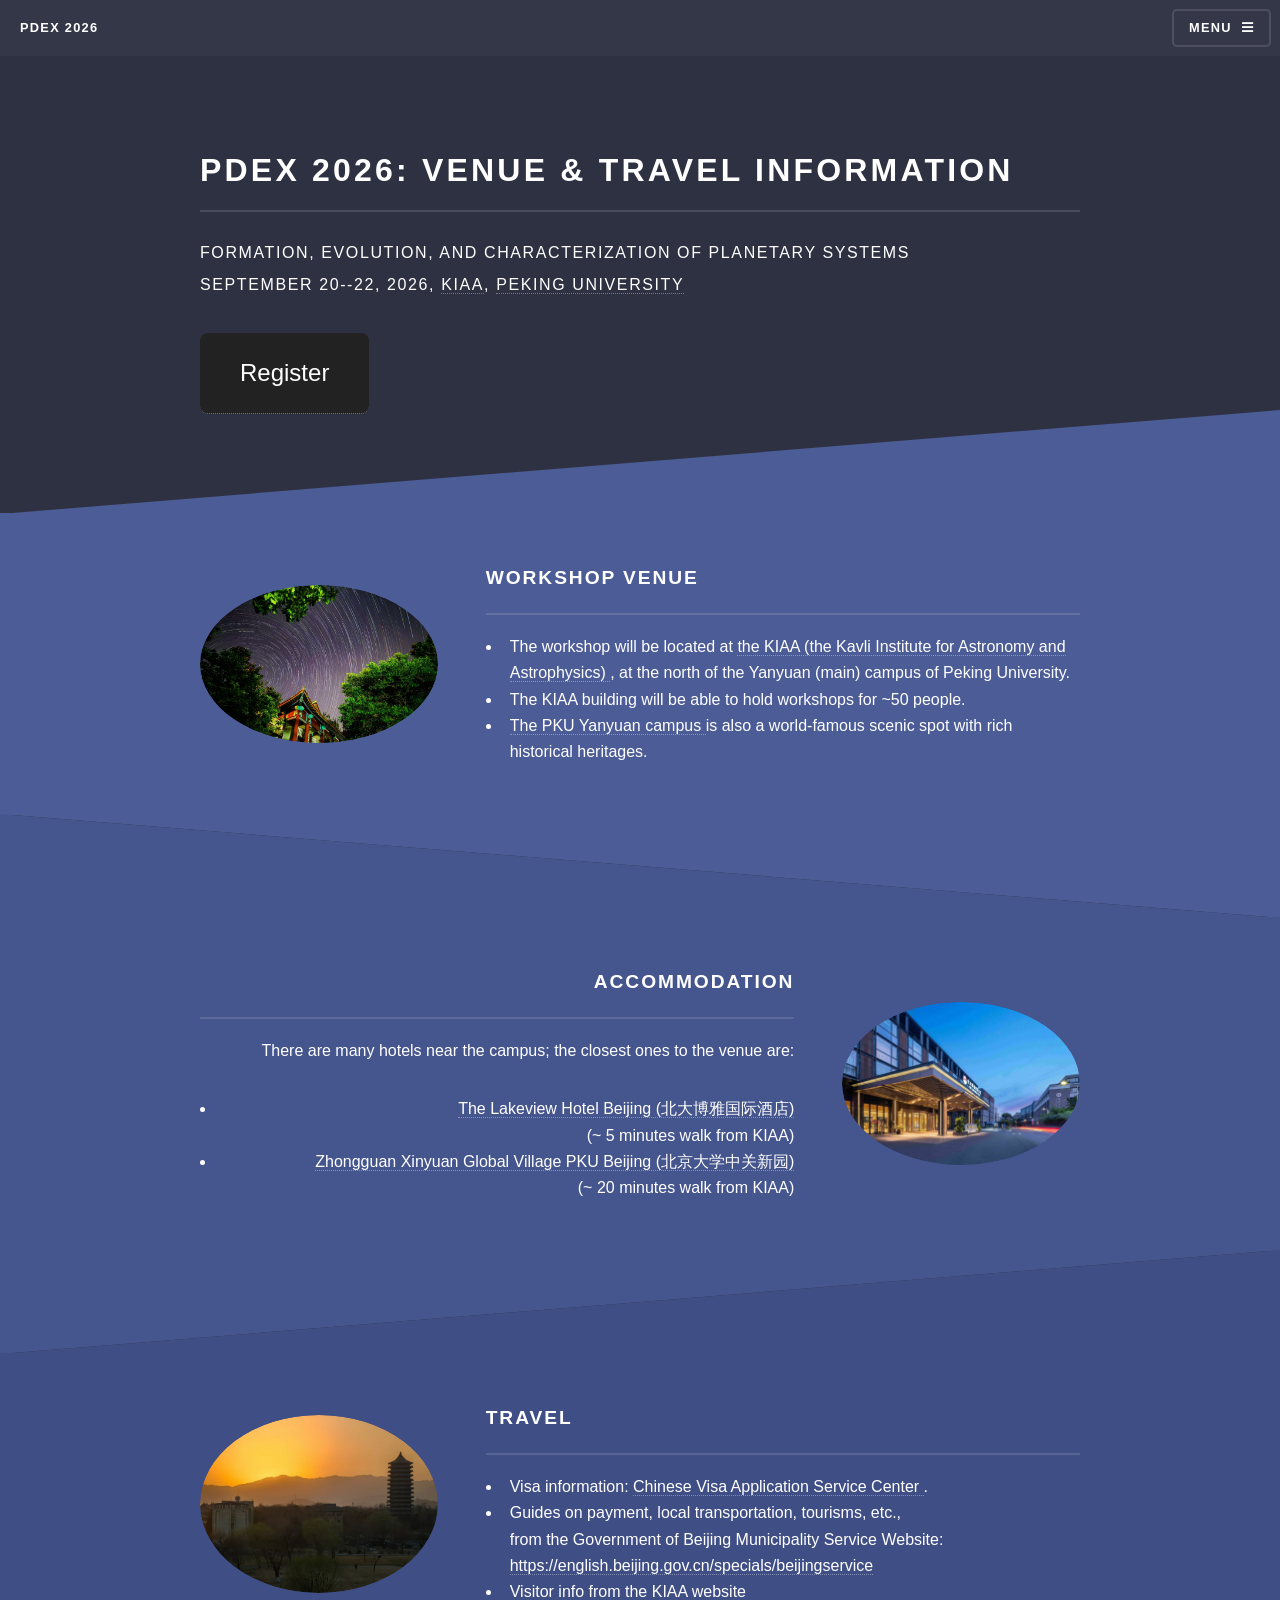
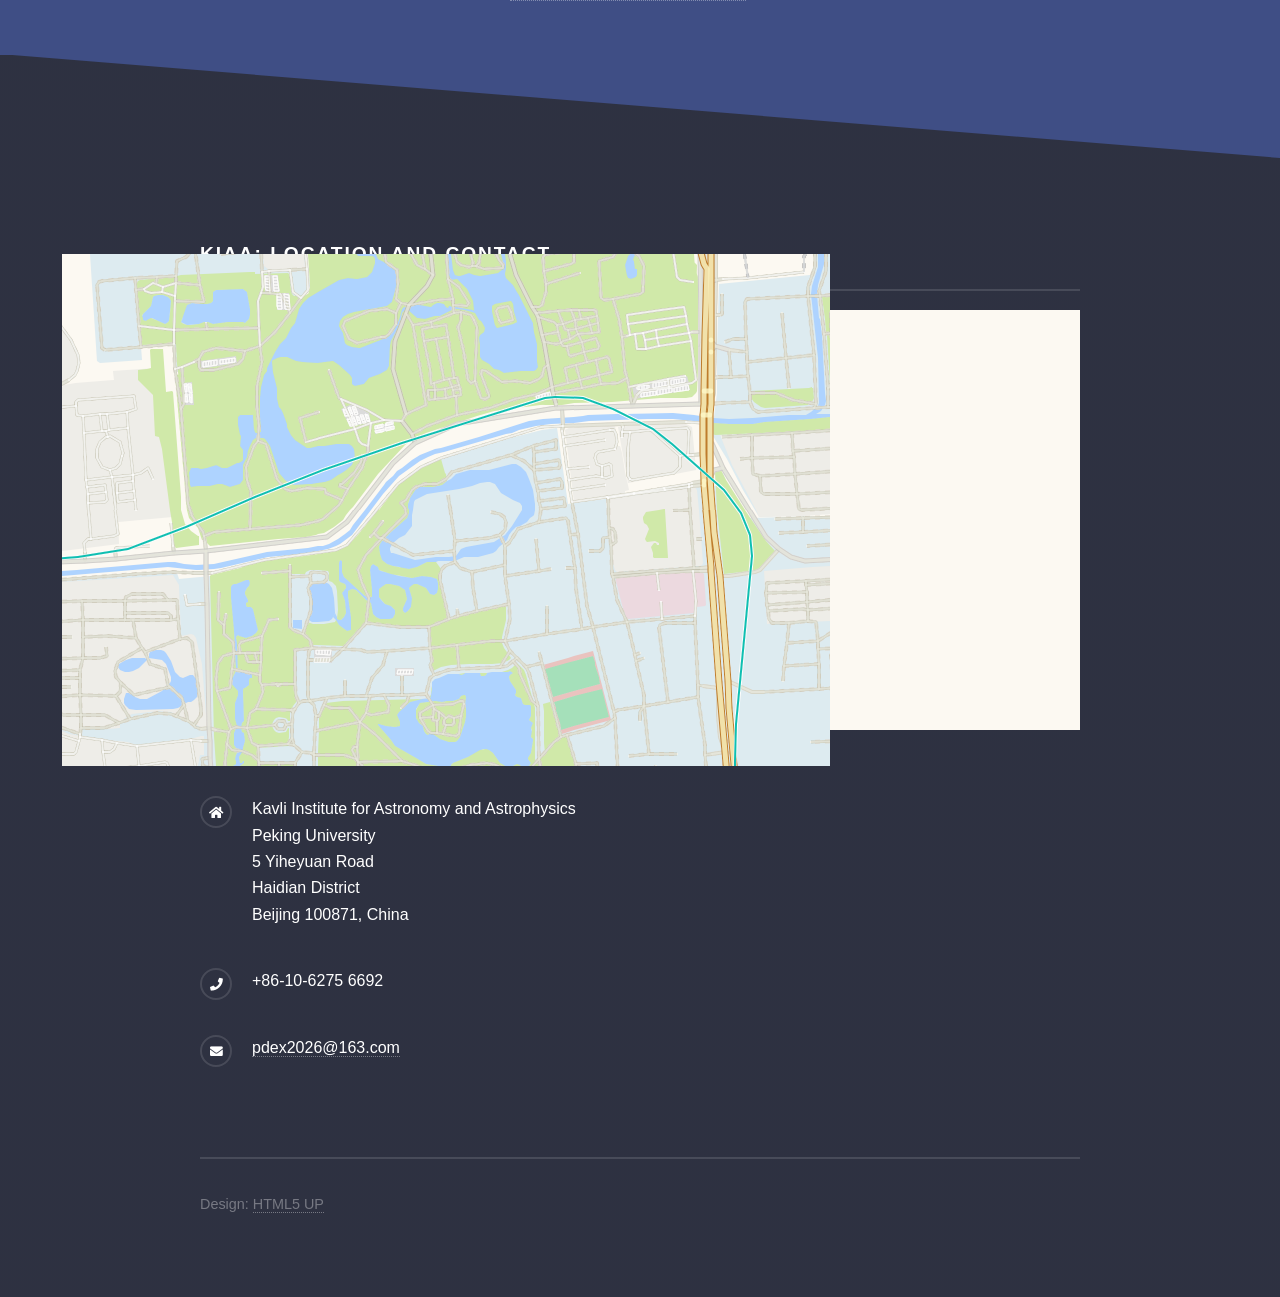
==== accommodation.html @ 3fd9feda "Added venues" ====
<!DOCTYPE HTML>
<!--
	Solid State by HTML5 UP
	html5up.net | @ajlkn
	Free for personal and commercial use under the CCA 3.0 license (html5up.net/license)
  -->
<html>
  <head>
	<title>Venue & Travel Information</title>
	<meta charset="utf-8" />
	<meta name="viewport" content="width=device-width, initial-scale=1, user-scalable=no" />
	<link rel="stylesheet" href="assets/css/main.css" />
	<noscript><link rel="stylesheet" href="assets/css/noscript.css" /></noscript>
  </head>
          <style>
            .large-btn {
                display: inline-block; /* Essential for padding and width */
                padding: 20px 40px;    /* Increases size */
                font-size: 24px;       /* Increases text size */
                background-color: #222222;
                color: white;
                text-decoration: none; /* Removes underline */
                border-radius: 8px;    /* Rounded corners */
                text-align: center;
                transition: background-color 0.3s;
            }
            .large-btn:hover {
                background-color: #444444;
            }
          </style>
  
  <body class="is-preload">

	<!-- Page Wrapper -->
	<div id="page-wrapper">

	  <!-- Header -->
	  <header id="header">
		<h1><a href="index.html">PDEx 2026</a></h1>
		<nav>
		  <a href="#menu">Menu</a>
		</nav>
	  </header>

	  <!-- Menu -->
	  <nav id="menu">
		<div class="inner">
		  <h2>Menu</h2>
		  <ul class="links">
			<li><a href="index.html">Home</a></li>
			<li><a href="accommodation.html">Venue & Travel</a></li>
            <li><a href="https://www.wjx.top/vm/evf9Jf3.aspx">Register</a></li>
		  </ul>
		  <a href="#" class="close">Close</a>
		</div>
	  </nav>

	  <!-- Wrapper -->
	  <section id="wrapper">
		<header>
		  <div class="inner">
			<h2>PDEx 2026: Venue & Travel Information</h2>
	        <p>Formation, Evolution, and Characterization of Planetary Systems <br>
            September 20--22, 2026, <a href="https://kiaa.pku.edu.cn/">KIAA</a>,
            <a href="https://english.pku.edu.cn"> Peking University</a>              
            </p>
          <a href="https://www.wjx.top/vm/evf9Jf3.aspx" class="large-btn">Register</a>                      
		  </div>
		</header>

		<!-- One -->
		<section id="one" class="wrapper spotlight style1">
		  <div class="inner">
            <a href="https://kiaa.pku.edu.cn/" class="image">
              <img src="images/kiaa_startrack.jpg" alt="KIAA Night View" /></a>
			<div class="content">
	    	  <h2 class="major">Workshop Venue</h2>
              <ul>
                <li>The workshop will be located
                  at <a href="https://kiaa.pku.edu.cn/">
                    the KIAA (the Kavli Institute for Astronomy
                    and Astrophysics) </a>, at the north of the
                  Yanyuan (main) campus of Peking University.
                </li>
                <li>
                  The KIAA building will be able to hold workshops for
                  ~50 people.
                </li>
                <li>
                  <a href="https://english.pku.edu.cn/map.html">
                    The PKU Yanyuan campus </a> is also a
                  world-famous scenic spot with rich
                  historical heritages.
                </li>
              </ul>
            </div>
		  </div>
		</section>

		<!-- Two -->
		<section id="two" class="wrapper alt spotlight style2">
		  <div class="inner">
	        <a href="https://en.thelakeviewbeijing.cn/" class="image">
              <img src="images/lakeview.jpg" alt="PKU Lakeview Hotel" /></a>            
			<div class="content">
	          <h2 class="major">Accommodation</h2>
              <p>There are many hotels near the campus;
                the closest ones to the venue are:</p>
              <ul>
                <li><a href="https://en.thelakeviewbeijing.cn/" target="_blank" rel="noopener noreferrer">
                    The Lakeview Hotel Beijing (北大博雅国际酒店)</a> <br>
                  (~ 5 minutes walk from KIAA)
                </li>
                <li><a href="http://www.globalvillagepku.com/" target="_blank" rel="noopener noreferrer">
                    Zhongguan Xinyuan Global Village PKU Beijing (北京大学中关新园)</a> <br>
                  (~ 20 minutes walk from KIAA)
                </li>
              </ul>

			</div>
		  </div>
		</section>

		<!-- Three -->
		<section id="three" class="wrapper spotlight style3">
		  <div class="inner">
			<a href="https://english.beijing.gov.cn/specials/beijingservice" class="image">
              <img src="images/pku_sunset.jpg" alt="" /></a>
			<div class="content">
              <h2 class="major">Travel</h2>
              <ul>
                <li>Visa information: <a href="https://www.visaforchina.cn/">
                    Chinese Visa Application Service Center </a>.
                </li>
                <li>
                  Guides on payment, local transportation, tourisms, etc., <br>
                  from the Government of Beijing Municipality
                  Service Website: <br>
                  <a href="https://english.beijing.gov.cn/specials/beijingservice">
                    https://english.beijing.gov.cn/specials/beijingservice
                  </a>
                </li>
                <li>
                  <a href="https://kiaa.pku.edu.cn/" target="_blank" rel="noopener noreferrer">
                    Visitor info from the KIAA website</a>
                </li>
              </ul>
			</div>
		  </div>
        </section>
      </section>

	  <section id="footer">
		<div class="inner">        
		  <h2 class="major">KIAA: Location and Contact</h2>


        <style>
          /* body { margin: 0; font: 1px/1.5 "Microsoft YaHei", "Helvetica Neue", "Sans-Serif"; min-height: 960px; min-width: 600px; } */
          .my-map { margin: 0 auto; width: 400px; height: 420px; } .my-map .icon { background: url(//a.amap.com/lbs-dev-yuntu/static/web/image/tools/creater/marker.png) no-repeat; } .my-map .icon-cir { height: 31px; width: 28px; } .my-map .icon-cir-red { background-position: -11px -5px; } .my-map .icon-cir { height: 31px; width: 28px; } .my-map .icon-cir-red { background-position: -11px -5px; }
          .amap-container{height: 100%;}
          .myinfowindow{width: 240px;min-height: 50px;}
          .myinfowindow h5{ height: 20px; line-height: 20px; overflow: hidden; font-size: 16px; font-weight: bold; width: 220px; text-overflow: ellipsis; word-break: break-all; white-space: nowrap; }
          .myinfowindow div{ margin-top: 10px; min-height: 40px; line-height: 20px; font-size: 16px; color: #6f6f6f; }
        </style>
        <style type="text/css">.amap-container{cursor:url(https://webapi.amap.com/theme/v1.3/openhand.cur),default;}.amap-drag{cursor:url(https://webapi.amap.com/theme/v1.3/closedhand.cur),default;}</style>
            
<div id="wrap" class="my-map">
  <div id="mapContainer" style="position: relative; background: rgb(252, 249, 242); cursor: pointer;" class="amap-container"><object style="display: block; position: absolute; top: 0; left: 0; height: 100%; width: 100%; overflow: hidden; pointer-events: none; z-index: -1;" type="text/html" data="amap_files/%E6%97%A0%E6%A0%87%E9%A2%98.html"></object><div class="amap-maps"><div class="amap-drags" style=""><div class="amap-layers" style="transform: translateZ(0px);"><div class="amap-layer" style="position: absolute; z-index: 0; top: 160px; left: 300px;"><img src="amap_files/appmaptile_004.png" style="position: absolute; top: 40px; left: 74px; width: 256px; height: 256px; z-index: 16;"><img src="amap_files/appmaptile.png" style="position: absolute; top: -216px; left: 74px; width: 256px; height: 256px; z-index: 16;"><img src="amap_files/appmaptile_003.png" style="position: absolute; top: 40px; left: -182px; width: 256px; height: 256px; z-index: 16;"><img src="amap_files/appmaptile_005.png" style="position: absolute; top: -216px; left: -182px; width: 256px; height: 256px; z-index: 16;"><img src="amap_files/appmaptile_002.png" style="position: absolute; top: 40px; left: -438px; width: 256px; height: 256px; z-index: 16;"><img src="amap_files/appmaptile_006.png" style="position: absolute; top: -216px; left: -438px; width: 256px; height: 256px; z-index: 16;"></div><div class="amap-layer" style="position: absolute; z-index: 0; top: 160px; left: 300px;"></div><div class="amap-layer amap-roadnet" style="position: absolute; z-index: 2; top: 160px; left: 300px;"><img src="amap_files/appmaptile_010.png" style="position: absolute; top: 40px; left: 74px; width: 256px; height: 256px; z-index: 16;"><img src="amap_files/appmaptile_007.png" style="position: absolute; top: -216px; left: 74px; width: 256px; height: 256px; z-index: 16;"><img src="amap_files/appmaptile_011.png" style="position: absolute; top: 40px; left: -182px; width: 256px; height: 256px; z-index: 16;"><img src="amap_files/appmaptile_009.png" style="position: absolute; top: -216px; left: -182px; width: 256px; height: 256px; z-index: 16;"><img src="amap_files/appmaptile_012.png" style="position: absolute; top: 40px; left: -438px; width: 256px; height: 256px; z-index: 16;"><img src="amap_files/appmaptile_008.png" style="position: absolute; top: -216px; left: -438px; width: 256px; height: 256px; z-index: 16;"></div><div class="amap-markers" style="position: absolute; z-index: 120; top: 160px; left: 300px;"><div class="amap-marker" style="top: -31px; left: -9px; z-index: 3; transform: rotate(0deg); transform-origin: 9px 31px 0px; display: block;"><div class="amap-marker-content" style="opacity: 1;" title="未命名标注"><div class="icon icon-cir icon-cir-red"></div></div></div><div class="amap-marker" style="top: -31px; left: -9px; z-index: 3; transform: rotate(0deg); transform-origin: 9px 31px 0px; display: block;"><div class="amap-marker-content" style="opacity: 1;" title="KIAA PKU"><div class="icon icon-cir icon-cir-red"></div></div></div></div><canvas class="amap-layer" width="1200" height="640" style="position: absolute; z-index: 1; height: 320px; width: 600px; top: 0px; left: 0px;"></canvas><canvas class="amap-labels" draggable="false" style="position: absolute; z-index: 99; height: 320px; width: 600px; top: 0px; left: 0px;" width="1200" height="640"></canvas></div><div class="amap-overlays" style=""></div></div></div><div style="display: none;"></div><div class="amap-controls"><div class="amap-toolbar" style="left: 10px; top: 10px; visibility: visible;"><div class="amap-pancontrol" style="position: relative; display: block;"><div class="amap-pan-left"></div><div class="amap-pan-top"></div><div class="amap-pan-right"></div><div class="amap-pan-bottom"></div></div><div class="amap-locate" style="position: relative; left: 17px; display: none;"></div><div class="amap-zoomcontrol" style="position: relative; left: 14px;"><div class="amap-zoom-plus"></div><div class="amap-zoom-ruler" style="display: block;"><div class="amap-zoom-mask" style="height: 18px;"></div><div class="amap-zoom-cursor" style="top: 18px;"></div><div class="amap-zoom-labels"><div class="amap-zoom-label-street"></div><div class="amap-zoom-label-city"></div><div class="amap-zoom-label-province"></div><div class="amap-zoom-label-country"></div></div></div><div class="amap-zoom-minus"></div></div></div><div class="amap-scalecontrol" style="left: 2px; bottom: 20px; visibility: visible;"><div class="amap-scale-text" style="width: 117.299px;">200 米</div><div class="amap-scale-line"><div class="amap-scale-edgeleft"></div><div class="amap-scale-edgeright" style="left: 110.299px;"></div><div class="amap-scale-middle" style="width: 109.299px;"></div></div></div></div><a class="amap-logo"><img src="amap_files/logo@2x.png"></a><div class="amap-copyright" style="display: none;"><!--v1.3.28--> © 2026 AutoNavi <span class="amap-mcode">- GS(2019)6379号</span></div></div>
</div>
<script src="amap_files/maps"></script>
<script>
  !function(){
      var infoWindow, map, level = 18,
          center = {lng: 116.31079, lat: 39.99919},
          features = [{"icon":"cir","color":"red","name":"KIAA PKU","desc":"Kavli Institute of Peking University","lnglat":{"Q":39.99919044715628,"R":116.31078964188691,"lng":116.31079,"lat":39.99919},"offset":{"x":-9,"y":-31},"type":"Marker"}];
      
      function loadFeatures(){
          for(var feature, data, i = 0, len = features.length, j, jl, path; i < len; i++){
              data = features[i];
              switch(data.type){
              case "Marker":
                  feature = new AMap.Marker({ map: map, position: new AMap.LngLat(data.lnglat.lng, data.lnglat.lat),
                                              zIndex: 3, extData: data, offset: new AMap.Pixel(data.offset.x, data.offset.y), title: data.name,
                                              content: '<div class="icon icon-' + data.icon + ' icon-'+ data.icon +'-' + data.color +'"></div>' });
                  break;
              case "Polyline":
                  for(j = 0, jl = data.path.length, path = []; j < jl; j++){
					  path.push(new AMap.LngLat(data.path[j].lng, data.path[j].lat));
				  }
                  feature = new AMap.Polyline({ map: map, path: path, extData: data, zIndex: 2,
                                                strokeWeight: data.strokeWeight, strokeColor: data.strokeColor, strokeOpacity: data.strokeOpacity });
                  break;
              case "Polygon":
                  for(j = 0, jl = data.path.length, path = []; j < jl; j++){
                      path.push(new AMap.LngLat(data.path[j].lng, data.path[j].lat));
                  }
                  feature = new AMap.Polygon({ map: map, path: path, extData: data, zIndex: 1,
                                               strokeWeight: data.strokeWeight, strokeColor: data.strokeColor, strokeOpacity: data.strokeOpacity,
                                               fillColor: data.fillColor, fillOpacity: data.fillOpacity });
                  break;
              default: feature = null;
              }
              if(feature){ AMap.event.addListener(feature, "click", mapFeatureClick); }
          }
      }
      
      function mapFeatureClick(e){
          if(!infoWindow){ infoWindow = new AMap.InfoWindow({autoMove: true,isCustom: false}); }
          var extData = e.target.getExtData();
          infoWindow.setContent("<div class='myinfowindow'><h5>" + extData.name + "</h5><div>" + extData.desc + "</div></div>");
          infoWindow.open(map, e.lnglat);
      }
      
      map = new AMap.Map("mapContainer", {center: new AMap.LngLat(center.lng, center.lat), level: level, keyboardEnable:true, dragEnable:true, scrollWheel:true, doubleClickZoom:true});
      
      loadFeatures();
      
      map.on('complete', function(){
          map.plugin(["AMap.ToolBar", "AMap.OverView", "AMap.Scale"], function(){
              map.addControl(new AMap.ToolBar({ruler: true, direction: true, locate: false})); map.addControl(new AMap.OverView({isOpen: true})); map.addControl(new AMap.Scale);
          });	
      })
      
  }();
  </script>
        
<ul class="contact">
  <br>
  <li class="icon solid fa-home">
    Kavli Institute for Astronomy and Astrophysics <br>
    Peking University <br>
    5 Yiheyuan Road <br>
    Haidian District <br>
    Beijing 100871, China 
  </li>
  <li class="icon solid fa-phone">+86-10-6275 6692</li>
  <li class="icon solid fa-envelope"><a href="mailto:pdex2026@163.com">pdex2026@163.com</a></li>    
  <!-- <li class="icon brands fa-twitter"><a href="#">twitter.com/untitled-tld</a></li> -->
  <!-- <li class="icon brands fa-facebook-f"><a href="#">facebook.com/untitled-tld</a></li> -->
  <!-- <li class="icon brands fa-instagram"><a href="#">instagram.com/untitled-tld</a></li> -->
</ul>
<ul class="copyright">
  <li>Design: <a href="http://html5up.net">HTML5 UP</a></li>
</ul>
        </div>
      </section>
    </div>

    <!-- Scripts -->
    <script src="assets/js/jquery.min.js"></script>
    <script src="assets/js/jquery.scrollex.min.js"></script>
    <script src="assets/js/browser.min.js"></script>
    <script src="assets/js/breakpoints.min.js"></script>
    <script src="assets/js/util.js"></script>
    <script src="assets/js/main.js"></script>

  </body>
</html>
---- assets/css/main.css ----
@import url(fontawesome-all.min.css);
/* @import url("https://fonts.googleapis.com/css?family=Raleway:200,700|Source+Sans+Pro:300,600,300italic,600italic"); */

/*
	Solid State by HTML5 UP
	html5up.net | @ajlkn
	Free for personal and commercial use under the CCA 3.0 license (html5up.net/license)
*/

html, body, div, span, applet, object,
iframe, h1, h2, h3, h4, h5, h6, p, blockquote,
pre, a, abbr, acronym, address, big, cite,
code, del, dfn, em, img, ins, kbd, q, s, samp,
small, strike, strong, sub, sup, tt, var, b,
u, i, center, dl, dt, dd, ol, ul, li, fieldset,
form, label, legend, table, caption, tbody,
tfoot, thead, tr, th, td, article, aside,
canvas, details, embed, figure, figcaption,
footer, header, hgroup, menu, nav, output, ruby,
section, summary, time, mark, audio, video {
	margin: 0;
	padding: 0;
	border: 0;
	font-size: 100%;
	font: inherit;
	vertical-align: baseline;}

article, aside, details, figcaption, figure,
footer, header, hgroup, menu, nav, section {
	display: block;}

body {
	line-height: 1;
}

ol, ul {
	list-style: none;
}

blockquote, q {
	quotes: none;
}

	blockquote:before, blockquote:after, q:before, q:after {
		content: '';
		content: none;
	}

table {
	border-collapse: collapse;
	border-spacing: 0;
}

body {
	-webkit-text-size-adjust: none;
}

mark {
	background-color: transparent;
	color: inherit;
}

input::-moz-focus-inner {
	border: 0;
	padding: 0;
}

input, select, textarea {
	-moz-appearance: none;
	-webkit-appearance: none;
	-ms-appearance: none;
	appearance: none;
}

/* Basic */

	@-ms-viewport {
		width: device-width;
	}

	body {
		-ms-overflow-style: scrollbar;
	}

	@media screen and (max-width: 480px) {

		html, body {
			min-width: 320px;
		}

	}

	html {
		box-sizing: border-box;
	}

	*, *:before, *:after {
		box-sizing: inherit;
	}

	body {
		background-color: #2e3141;
		background-image: linear-gradient(to top, rgba(46, 49, 65, 0.8), rgba(46, 49, 65, 0.8)), url("../../images/bg.png");
		background-size: auto, cover;
		background-attachment: fixed, fixed;
		background-position: center, center;
	}

		body.is-preload *, body.is-preload *:before, body.is-preload *:after {
			-moz-animation: none !important;
			-webkit-animation: none !important;
			-ms-animation: none !important;
			animation: none !important;
			-moz-transition: none !important;
			-webkit-transition: none !important;
			-ms-transition: none !important;
			transition: none !important;
		}

/* Type */

	body, input, select, textarea {
		color: #ffffff;
		font-family: "Source Sans Pro", Helvetica, sans-serif;
		font-size: 16.5pt;
		font-weight: 300;
		line-height: 1.65;
	}

		@media screen and (max-width: 1680px) {

			body, input, select, textarea {
				font-size: 13pt;
			}

		}

		@media screen and (max-width: 1280px) {

			body, input, select, textarea {
				font-size: 12pt;
			}

		}

		@media screen and (max-width: 980px) {

			body, input, select, textarea {
				font-size: 12pt;
			}

		}

		@media screen and (max-width: 736px) {

			body, input, select, textarea {
				font-size: 12pt;
			}

		}

		@media screen and (max-width: 480px) {

			body, input, select, textarea {
				font-size: 12pt;
			}

		}

	a {
		-moz-transition: color 0.2s ease-in-out, border-bottom-color 0.2s ease-in-out;
		-webkit-transition: color 0.2s ease-in-out, border-bottom-color 0.2s ease-in-out;
		-ms-transition: color 0.2s ease-in-out, border-bottom-color 0.2s ease-in-out;
		transition: color 0.2s ease-in-out, border-bottom-color 0.2s ease-in-out;
		border-bottom: dotted 1px rgba(255, 255, 255, 0.35);
		color: #ffffff;
		text-decoration: none;
	}

	a:hover {
		border-bottom-color: transparent;
		color: #ffffff !important;
	}

    a.large-btn-block {
        display: block;
        width: 100%;
        padding: 15px 0;
        font-size: 20px;
        /* Other styles same as above */
    }

	a.special:not(.button) {
		text-decoration: none;
		border-bottom: 0;
		display: block;
		font-family:  Helvetica, sans-serif;
		font-size: 0.8em;
		font-weight: 700;
		letter-spacing: 0.1em;
		margin: 0 0 2em 0;
		text-transform: uppercase;
	}

	a.special:not(.button):before {
		-moz-osx-font-smoothing: grayscale;
		-webkit-font-smoothing: antialiased;
		display: inline-block;
		font-style: normal;
		font-variant: normal;
		text-rendering: auto;
		line-height: 1;
		text-transform: none !important;
		font-family: 'Font Awesome 5 Free';
		font-weight: 900;
	}

	a.special:not(.button):before {
		-moz-transition: background-color 0.2s ease-in-out;
		-webkit-transition: background-color 0.2s ease-in-out;
		-ms-transition: background-color 0.2s ease-in-out;
		transition: background-color 0.2s ease-in-out;
		border-radius: 100%;
		border: solid 2px rgba(255, 255, 255, 0.125);
		content: '\f105';
		display: inline-block;
		font-size: 1.25em;
		height: 2em;
		line-height: 1.75em;
		margin-right: 0.85em;
		text-align: center;
		text-indent: 0.15em;
		vertical-align: middle;
		width: 2em;
	}

	a.special:not(.button):hover:before {
		background-color: rgba(255, 255, 255, 0.025);
	}

	a.special:not(.button):active:before {
		background-color: rgba(255, 255, 255, 0.075);
	}


	strong, b {
		color: #ffffff;
		font-weight: 600;
	}

	em, i {
		font-style: italic;
	}

	p {
		margin: 0 0 2em 0;
	}

	h1, h2, h3, h4, h5, h6 {
		color: #ffffff;
		font-family:  Helvetica, sans-serif;
		font-weight: 700;
		letter-spacing: 0.1em;
		margin: 0 0 1em 0;
		text-transform: uppercase;
	}

		h1 a, h2 a, h3 a, h4 a, h5 a, h6 a {
			color: inherit;
			text-decoration: none;
			border-bottom: 0;
		}

		h1 span, h2 span, h3 span, h4 span, h5 span, h6 span {
			font-weight: 200;
		}

		h1.major, h2.major, h3.major, h4.major, h5.major, h6.major {
			padding-bottom: 1em;
			border-bottom: solid 2px rgba(255, 255, 255, 0.125);
		}

	h2 {
		font-size: 1.2em;
	}

	h3 {
		font-size: 0.9em;
	}

	h4 {
		font-size: 0.7em;
	}

	h5 {
		font-size: 0.7em;
	}

	h6 {
		font-size: 0.7em;
	}

	@media screen and (max-width: 736px) {

		h2 {
			font-size: 1em;
		}

		h3 {
			font-size: 0.8em;
		}

	}

	sub {
		font-size: 0.8em;
		position: relative;
		top: 0.5em;
	}

	sup {
		font-size: 0.8em;
		position: relative;
		top: -0.5em;
	}

	blockquote {
		border-left: solid 4px rgba(255, 255, 255, 0.125);
		font-style: italic;
		margin: 0 0 2em 0;
		padding: 0.5em 0 0.5em 2em;
	}

	code {
		background: rgba(255, 255, 255, 0.025);
		border-radius: 5px;
		border: solid 2px rgba(255, 255, 255, 0.125);
		font-family: "Courier New", monospace;
		font-size: 0.9em;
		margin: 0 0.25em;
		padding: 0.25em 0.65em;
	}

	pre {
		-webkit-overflow-scrolling: touch;
		font-family: "Courier New", monospace;
		font-size: 0.9em;
		margin: 0 0 2em 0;
	}

		pre code {
			display: block;
			line-height: 1.75em;
			padding: 1em 1.5em;
			overflow-x: auto;
		}

	hr {
		border: 0;
		border-bottom: solid 2px rgba(255, 255, 255, 0.125);
		margin: 2.5em 0;
	}

		hr.major {
			margin: 4em 0;
		}

	.align-left {
		text-align: left;
	}

	.align-center {
		text-align: center;
	}

	.align-right {
		text-align: right;
	}

/* Row */

	.row {
		display: flex;
		flex-wrap: wrap;
		box-sizing: border-box;
		align-items: stretch;
	}

		.row > * {
			box-sizing: border-box;
		}

		.row.gtr-uniform > * > :last-child {
			margin-bottom: 0;
		}

		.row.aln-left {
			justify-content: flex-start;
		}

		.row.aln-center {
			justify-content: center;
		}

		.row.aln-right {
			justify-content: flex-end;
		}

		.row.aln-top {
			align-items: flex-start;
		}

		.row.aln-middle {
			align-items: center;
		}

		.row.aln-bottom {
			align-items: flex-end;
		}

		.row > .imp {
			order: -1;
		}

		.row > .col-1 {
			width: 8.33333%;
		}

		.row > .off-1 {
			margin-left: 8.33333%;
		}

		.row > .col-2 {
			width: 16.66667%;
		}

		.row > .off-2 {
			margin-left: 16.66667%;
		}

		.row > .col-3 {
			width: 25%;
		}

		.row > .off-3 {
			margin-left: 25%;
		}

		.row > .col-4 {
			width: 33.33333%;
		}

		.row > .off-4 {
			margin-left: 33.33333%;
		}

		.row > .col-5 {
			width: 41.66667%;
		}

		.row > .off-5 {
			margin-left: 41.66667%;
		}

		.row > .col-6 {
			width: 50%;
		}

		.row > .off-6 {
			margin-left: 50%;
		}

		.row > .col-7 {
			width: 58.33333%;
		}

		.row > .off-7 {
			margin-left: 58.33333%;
		}

		.row > .col-8 {
			width: 66.66667%;
		}

		.row > .off-8 {
			margin-left: 66.66667%;
		}

		.row > .col-9 {
			width: 75%;
		}

		.row > .off-9 {
			margin-left: 75%;
		}

		.row > .col-10 {
			width: 83.33333%;
		}

		.row > .off-10 {
			margin-left: 83.33333%;
		}

		.row > .col-11 {
			width: 91.66667%;
		}

		.row > .off-11 {
			margin-left: 91.66667%;
		}

		.row > .col-12 {
			width: 100%;
		}

		.row > .off-12 {
			margin-left: 100%;
		}

		.row.gtr-0 {
			margin-top: 0;
			margin-left: 0em;
		}

			.row.gtr-0 > * {
				padding: 0 0 0 0em;
			}

			.row.gtr-0.gtr-uniform {
				margin-top: 0em;
			}

				.row.gtr-0.gtr-uniform > * {
					padding-top: 0em;
				}

		.row.gtr-25 {
			margin-top: 0;
			margin-left: -0.4375em;
		}

			.row.gtr-25 > * {
				padding: 0 0 0 0.4375em;
			}

			.row.gtr-25.gtr-uniform {
				margin-top: -0.4375em;
			}

				.row.gtr-25.gtr-uniform > * {
					padding-top: 0.4375em;
				}

		.row.gtr-50 {
			margin-top: 0;
			margin-left: -0.875em;
		}

			.row.gtr-50 > * {
				padding: 0 0 0 0.875em;
			}

			.row.gtr-50.gtr-uniform {
				margin-top: -0.875em;
			}

				.row.gtr-50.gtr-uniform > * {
					padding-top: 0.875em;
				}

		.row {
			margin-top: 0;
			margin-left: -1.75em;
		}

			.row > * {
				padding: 0 0 0 1.75em;
			}

			.row.gtr-uniform {
				margin-top: -1.75em;
			}

				.row.gtr-uniform > * {
					padding-top: 1.75em;
				}

		.row.gtr-150 {
			margin-top: 0;
			margin-left: -2.625em;
		}

			.row.gtr-150 > * {
				padding: 0 0 0 2.625em;
			}

			.row.gtr-150.gtr-uniform {
				margin-top: -2.625em;
			}

				.row.gtr-150.gtr-uniform > * {
					padding-top: 2.625em;
				}

		.row.gtr-200 {
			margin-top: 0;
			margin-left: -3.5em;
		}

			.row.gtr-200 > * {
				padding: 0 0 0 3.5em;
			}

			.row.gtr-200.gtr-uniform {
				margin-top: -3.5em;
			}

				.row.gtr-200.gtr-uniform > * {
					padding-top: 3.5em;
				}

		@media screen and (max-width: 1680px) {

			.row {
				display: flex;
				flex-wrap: wrap;
				box-sizing: border-box;
				align-items: stretch;
			}

				.row > * {
					box-sizing: border-box;
				}

				.row.gtr-uniform > * > :last-child {
					margin-bottom: 0;
				}

				.row.aln-left {
					justify-content: flex-start;
				}

				.row.aln-center {
					justify-content: center;
				}

				.row.aln-right {
					justify-content: flex-end;
				}

				.row.aln-top {
					align-items: flex-start;
				}

				.row.aln-middle {
					align-items: center;
				}

				.row.aln-bottom {
					align-items: flex-end;
				}

				.row > .imp-xlarge {
					order: -1;
				}

				.row > .col-1-xlarge {
					width: 8.33333%;
				}

				.row > .off-1-xlarge {
					margin-left: 8.33333%;
				}

				.row > .col-2-xlarge {
					width: 16.66667%;
				}

				.row > .off-2-xlarge {
					margin-left: 16.66667%;
				}

				.row > .col-3-xlarge {
					width: 25%;
				}

				.row > .off-3-xlarge {
					margin-left: 25%;
				}

				.row > .col-4-xlarge {
					width: 33.33333%;
				}

				.row > .off-4-xlarge {
					margin-left: 33.33333%;
				}

				.row > .col-5-xlarge {
					width: 41.66667%;
				}

				.row > .off-5-xlarge {
					margin-left: 41.66667%;
				}

				.row > .col-6-xlarge {
					width: 50%;
				}

				.row > .off-6-xlarge {
					margin-left: 50%;
				}

				.row > .col-7-xlarge {
					width: 58.33333%;
				}

				.row > .off-7-xlarge {
					margin-left: 58.33333%;
				}

				.row > .col-8-xlarge {
					width: 66.66667%;
				}

				.row > .off-8-xlarge {
					margin-left: 66.66667%;
				}

				.row > .col-9-xlarge {
					width: 75%;
				}

				.row > .off-9-xlarge {
					margin-left: 75%;
				}

				.row > .col-10-xlarge {
					width: 83.33333%;
				}

				.row > .off-10-xlarge {
					margin-left: 83.33333%;
				}

				.row > .col-11-xlarge {
					width: 91.66667%;
				}

				.row > .off-11-xlarge {
					margin-left: 91.66667%;
				}

				.row > .col-12-xlarge {
					width: 100%;
				}

				.row > .off-12-xlarge {
					margin-left: 100%;
				}

				.row.gtr-0 {
					margin-top: 0;
					margin-left: 0em;
				}

					.row.gtr-0 > * {
						padding: 0 0 0 0em;
					}

					.row.gtr-0.gtr-uniform {
						margin-top: 0em;
					}

						.row.gtr-0.gtr-uniform > * {
							padding-top: 0em;
						}

				.row.gtr-25 {
					margin-top: 0;
					margin-left: -0.4375em;
				}

					.row.gtr-25 > * {
						padding: 0 0 0 0.4375em;
					}

					.row.gtr-25.gtr-uniform {
						margin-top: -0.4375em;
					}

						.row.gtr-25.gtr-uniform > * {
							padding-top: 0.4375em;
						}

				.row.gtr-50 {
					margin-top: 0;
					margin-left: -0.875em;
				}

					.row.gtr-50 > * {
						padding: 0 0 0 0.875em;
					}

					.row.gtr-50.gtr-uniform {
						margin-top: -0.875em;
					}

						.row.gtr-50.gtr-uniform > * {
							padding-top: 0.875em;
						}

				.row {
					margin-top: 0;
					margin-left: -1.75em;
				}

					.row > * {
						padding: 0 0 0 1.75em;
					}

					.row.gtr-uniform {
						margin-top: -1.75em;
					}

						.row.gtr-uniform > * {
							padding-top: 1.75em;
						}

				.row.gtr-150 {
					margin-top: 0;
					margin-left: -2.625em;
				}

					.row.gtr-150 > * {
						padding: 0 0 0 2.625em;
					}

					.row.gtr-150.gtr-uniform {
						margin-top: -2.625em;
					}

						.row.gtr-150.gtr-uniform > * {
							padding-top: 2.625em;
						}

				.row.gtr-200 {
					margin-top: 0;
					margin-left: -3.5em;
				}

					.row.gtr-200 > * {
						padding: 0 0 0 3.5em;
					}

					.row.gtr-200.gtr-uniform {
						margin-top: -3.5em;
					}

						.row.gtr-200.gtr-uniform > * {
							padding-top: 3.5em;
						}

		}

		@media screen and (max-width: 1280px) {

			.row {
				display: flex;
				flex-wrap: wrap;
				box-sizing: border-box;
				align-items: stretch;
			}

				.row > * {
					box-sizing: border-box;
				}

				.row.gtr-uniform > * > :last-child {
					margin-bottom: 0;
				}

				.row.aln-left {
					justify-content: flex-start;
				}

				.row.aln-center {
					justify-content: center;
				}

				.row.aln-right {
					justify-content: flex-end;
				}

				.row.aln-top {
					align-items: flex-start;
				}

				.row.aln-middle {
					align-items: center;
				}

				.row.aln-bottom {
					align-items: flex-end;
				}

				.row > .imp-large {
					order: -1;
				}

				.row > .col-1-large {
					width: 8.33333%;
				}

				.row > .off-1-large {
					margin-left: 8.33333%;
				}

				.row > .col-2-large {
					width: 16.66667%;
				}

				.row > .off-2-large {
					margin-left: 16.66667%;
				}

				.row > .col-3-large {
					width: 25%;
				}

				.row > .off-3-large {
					margin-left: 25%;
				}

				.row > .col-4-large {
					width: 33.33333%;
				}

				.row > .off-4-large {
					margin-left: 33.33333%;
				}

				.row > .col-5-large {
					width: 41.66667%;
				}

				.row > .off-5-large {
					margin-left: 41.66667%;
				}

				.row > .col-6-large {
					width: 50%;
				}

				.row > .off-6-large {
					margin-left: 50%;
				}

				.row > .col-7-large {
					width: 58.33333%;
				}

				.row > .off-7-large {
					margin-left: 58.33333%;
				}

				.row > .col-8-large {
					width: 66.66667%;
				}

				.row > .off-8-large {
					margin-left: 66.66667%;
				}

				.row > .col-9-large {
					width: 75%;
				}

				.row > .off-9-large {
					margin-left: 75%;
				}

				.row > .col-10-large {
					width: 83.33333%;
				}

				.row > .off-10-large {
					margin-left: 83.33333%;
				}

				.row > .col-11-large {
					width: 91.66667%;
				}

				.row > .off-11-large {
					margin-left: 91.66667%;
				}

				.row > .col-12-large {
					width: 100%;
				}

				.row > .off-12-large {
					margin-left: 100%;
				}

				.row.gtr-0 {
					margin-top: 0;
					margin-left: 0em;
				}

					.row.gtr-0 > * {
						padding: 0 0 0 0em;
					}

					.row.gtr-0.gtr-uniform {
						margin-top: 0em;
					}

						.row.gtr-0.gtr-uniform > * {
							padding-top: 0em;
						}

				.row.gtr-25 {
					margin-top: 0;
					margin-left: -0.4375em;
				}

					.row.gtr-25 > * {
						padding: 0 0 0 0.4375em;
					}

					.row.gtr-25.gtr-uniform {
						margin-top: -0.4375em;
					}

						.row.gtr-25.gtr-uniform > * {
							padding-top: 0.4375em;
						}

				.row.gtr-50 {
					margin-top: 0;
					margin-left: -0.875em;
				}

					.row.gtr-50 > * {
						padding: 0 0 0 0.875em;
					}

					.row.gtr-50.gtr-uniform {
						margin-top: -0.875em;
					}

						.row.gtr-50.gtr-uniform > * {
							padding-top: 0.875em;
						}

				.row {
					margin-top: 0;
					margin-left: -1.75em;
				}

					.row > * {
						padding: 0 0 0 1.75em;
					}

					.row.gtr-uniform {
						margin-top: -1.75em;
					}

						.row.gtr-uniform > * {
							padding-top: 1.75em;
						}

				.row.gtr-150 {
					margin-top: 0;
					margin-left: -2.625em;
				}

					.row.gtr-150 > * {
						padding: 0 0 0 2.625em;
					}

					.row.gtr-150.gtr-uniform {
						margin-top: -2.625em;
					}

						.row.gtr-150.gtr-uniform > * {
							padding-top: 2.625em;
						}

				.row.gtr-200 {
					margin-top: 0;
					margin-left: -3.5em;
				}

					.row.gtr-200 > * {
						padding: 0 0 0 3.5em;
					}

					.row.gtr-200.gtr-uniform {
						margin-top: -3.5em;
					}

						.row.gtr-200.gtr-uniform > * {
							padding-top: 3.5em;
						}

		}

		@media screen and (max-width: 980px) {

			.row {
				display: flex;
				flex-wrap: wrap;
				box-sizing: border-box;
				align-items: stretch;
			}

				.row > * {
					box-sizing: border-box;
				}

				.row.gtr-uniform > * > :last-child {
					margin-bottom: 0;
				}

				.row.aln-left {
					justify-content: flex-start;
				}

				.row.aln-center {
					justify-content: center;
				}

				.row.aln-right {
					justify-content: flex-end;
				}

				.row.aln-top {
					align-items: flex-start;
				}

				.row.aln-middle {
					align-items: center;
				}

				.row.aln-bottom {
					align-items: flex-end;
				}

				.row > .imp-medium {
					order: -1;
				}

				.row > .col-1-medium {
					width: 8.33333%;
				}

				.row > .off-1-medium {
					margin-left: 8.33333%;
				}

				.row > .col-2-medium {
					width: 16.66667%;
				}

				.row > .off-2-medium {
					margin-left: 16.66667%;
				}

				.row > .col-3-medium {
					width: 25%;
				}

				.row > .off-3-medium {
					margin-left: 25%;
				}

				.row > .col-4-medium {
					width: 33.33333%;
				}

				.row > .off-4-medium {
					margin-left: 33.33333%;
				}

				.row > .col-5-medium {
					width: 41.66667%;
				}

				.row > .off-5-medium {
					margin-left: 41.66667%;
				}

				.row > .col-6-medium {
					width: 50%;
				}

				.row > .off-6-medium {
					margin-left: 50%;
				}

				.row > .col-7-medium {
					width: 58.33333%;
				}

				.row > .off-7-medium {
					margin-left: 58.33333%;
				}

				.row > .col-8-medium {
					width: 66.66667%;
				}

				.row > .off-8-medium {
					margin-left: 66.66667%;
				}

				.row > .col-9-medium {
					width: 75%;
				}

				.row > .off-9-medium {
					margin-left: 75%;
				}

				.row > .col-10-medium {
					width: 83.33333%;
				}

				.row > .off-10-medium {
					margin-left: 83.33333%;
				}

				.row > .col-11-medium {
					width: 91.66667%;
				}

				.row > .off-11-medium {
					margin-left: 91.66667%;
				}

				.row > .col-12-medium {
					width: 100%;
				}

				.row > .off-12-medium {
					margin-left: 100%;
				}

				.row.gtr-0 {
					margin-top: 0;
					margin-left: 0em;
				}

					.row.gtr-0 > * {
						padding: 0 0 0 0em;
					}

					.row.gtr-0.gtr-uniform {
						margin-top: 0em;
					}

						.row.gtr-0.gtr-uniform > * {
							padding-top: 0em;
						}

				.row.gtr-25 {
					margin-top: 0;
					margin-left: -0.4375em;
				}

					.row.gtr-25 > * {
						padding: 0 0 0 0.4375em;
					}

					.row.gtr-25.gtr-uniform {
						margin-top: -0.4375em;
					}

						.row.gtr-25.gtr-uniform > * {
							padding-top: 0.4375em;
						}

				.row.gtr-50 {
					margin-top: 0;
					margin-left: -0.875em;
				}

					.row.gtr-50 > * {
						padding: 0 0 0 0.875em;
					}

					.row.gtr-50.gtr-uniform {
						margin-top: -0.875em;
					}

						.row.gtr-50.gtr-uniform > * {
							padding-top: 0.875em;
						}

				.row {
					margin-top: 0;
					margin-left: -1.75em;
				}

					.row > * {
						padding: 0 0 0 1.75em;
					}

					.row.gtr-uniform {
						margin-top: -1.75em;
					}

						.row.gtr-uniform > * {
							padding-top: 1.75em;
						}

				.row.gtr-150 {
					margin-top: 0;
					margin-left: -2.625em;
				}

					.row.gtr-150 > * {
						padding: 0 0 0 2.625em;
					}

					.row.gtr-150.gtr-uniform {
						margin-top: -2.625em;
					}

						.row.gtr-150.gtr-uniform > * {
							padding-top: 2.625em;
						}

				.row.gtr-200 {
					margin-top: 0;
					margin-left: -3.5em;
				}

					.row.gtr-200 > * {
						padding: 0 0 0 3.5em;
					}

					.row.gtr-200.gtr-uniform {
						margin-top: -3.5em;
					}

						.row.gtr-200.gtr-uniform > * {
							padding-top: 3.5em;
						}

		}

		@media screen and (max-width: 736px) {

			.row {
				display: flex;
				flex-wrap: wrap;
				box-sizing: border-box;
				align-items: stretch;
			}

				.row > * {
					box-sizing: border-box;
				}

				.row.gtr-uniform > * > :last-child {
					margin-bottom: 0;
				}

				.row.aln-left {
					justify-content: flex-start;
				}

				.row.aln-center {
					justify-content: center;
				}

				.row.aln-right {
					justify-content: flex-end;
				}

				.row.aln-top {
					align-items: flex-start;
				}

				.row.aln-middle {
					align-items: center;
				}

				.row.aln-bottom {
					align-items: flex-end;
				}

				.row > .imp-small {
					order: -1;
				}

				.row > .col-1-small {
					width: 8.33333%;
				}

				.row > .off-1-small {
					margin-left: 8.33333%;
				}

				.row > .col-2-small {
					width: 16.66667%;
				}

				.row > .off-2-small {
					margin-left: 16.66667%;
				}

				.row > .col-3-small {
					width: 25%;
				}

				.row > .off-3-small {
					margin-left: 25%;
				}

				.row > .col-4-small {
					width: 33.33333%;
				}

				.row > .off-4-small {
					margin-left: 33.33333%;
				}

				.row > .col-5-small {
					width: 41.66667%;
				}

				.row > .off-5-small {
					margin-left: 41.66667%;
				}

				.row > .col-6-small {
					width: 50%;
				}

				.row > .off-6-small {
					margin-left: 50%;
				}

				.row > .col-7-small {
					width: 58.33333%;
				}

				.row > .off-7-small {
					margin-left: 58.33333%;
				}

				.row > .col-8-small {
					width: 66.66667%;
				}

				.row > .off-8-small {
					margin-left: 66.66667%;
				}

				.row > .col-9-small {
					width: 75%;
				}

				.row > .off-9-small {
					margin-left: 75%;
				}

				.row > .col-10-small {
					width: 83.33333%;
				}

				.row > .off-10-small {
					margin-left: 83.33333%;
				}

				.row > .col-11-small {
					width: 91.66667%;
				}

				.row > .off-11-small {
					margin-left: 91.66667%;
				}

				.row > .col-12-small {
					width: 100%;
				}

				.row > .off-12-small {
					margin-left: 100%;
				}

				.row.gtr-0 {
					margin-top: 0;
					margin-left: 0em;
				}

					.row.gtr-0 > * {
						padding: 0 0 0 0em;
					}

					.row.gtr-0.gtr-uniform {
						margin-top: 0em;
					}

						.row.gtr-0.gtr-uniform > * {
							padding-top: 0em;
						}

				.row.gtr-25 {
					margin-top: 0;
					margin-left: -0.3125em;
				}

					.row.gtr-25 > * {
						padding: 0 0 0 0.3125em;
					}

					.row.gtr-25.gtr-uniform {
						margin-top: -0.3125em;
					}

						.row.gtr-25.gtr-uniform > * {
							padding-top: 0.3125em;
						}

				.row.gtr-50 {
					margin-top: 0;
					margin-left: -0.625em;
				}

					.row.gtr-50 > * {
						padding: 0 0 0 0.625em;
					}

					.row.gtr-50.gtr-uniform {
						margin-top: -0.625em;
					}

						.row.gtr-50.gtr-uniform > * {
							padding-top: 0.625em;
						}

				.row {
					margin-top: 0;
					margin-left: -1.25em;
				}

					.row > * {
						padding: 0 0 0 1.25em;
					}

					.row.gtr-uniform {
						margin-top: -1.25em;
					}

						.row.gtr-uniform > * {
							padding-top: 1.25em;
						}

				.row.gtr-150 {
					margin-top: 0;
					margin-left: -1.875em;
				}

					.row.gtr-150 > * {
						padding: 0 0 0 1.875em;
					}

					.row.gtr-150.gtr-uniform {
						margin-top: -1.875em;
					}

						.row.gtr-150.gtr-uniform > * {
							padding-top: 1.875em;
						}

				.row.gtr-200 {
					margin-top: 0;
					margin-left: -2.5em;
				}

					.row.gtr-200 > * {
						padding: 0 0 0 2.5em;
					}

					.row.gtr-200.gtr-uniform {
						margin-top: -2.5em;
					}

						.row.gtr-200.gtr-uniform > * {
							padding-top: 2.5em;
						}

		}

		@media screen and (max-width: 480px) {

			.row {
				display: flex;
				flex-wrap: wrap;
				box-sizing: border-box;
				align-items: stretch;
			}

				.row > * {
					box-sizing: border-box;
				}

				.row.gtr-uniform > * > :last-child {
					margin-bottom: 0;
				}

				.row.aln-left {
					justify-content: flex-start;
				}

				.row.aln-center {
					justify-content: center;
				}

				.row.aln-right {
					justify-content: flex-end;
				}

				.row.aln-top {
					align-items: flex-start;
				}

				.row.aln-middle {
					align-items: center;
				}

				.row.aln-bottom {
					align-items: flex-end;
				}

				.row > .imp-xsmall {
					order: -1;
				}

				.row > .col-1-xsmall {
					width: 8.33333%;
				}

				.row > .off-1-xsmall {
					margin-left: 8.33333%;
				}

				.row > .col-2-xsmall {
					width: 16.66667%;
				}

				.row > .off-2-xsmall {
					margin-left: 16.66667%;
				}

				.row > .col-3-xsmall {
					width: 25%;
				}

				.row > .off-3-xsmall {
					margin-left: 25%;
				}

				.row > .col-4-xsmall {
					width: 33.33333%;
				}

				.row > .off-4-xsmall {
					margin-left: 33.33333%;
				}

				.row > .col-5-xsmall {
					width: 41.66667%;
				}

				.row > .off-5-xsmall {
					margin-left: 41.66667%;
				}

				.row > .col-6-xsmall {
					width: 50%;
				}

				.row > .off-6-xsmall {
					margin-left: 50%;
				}

				.row > .col-7-xsmall {
					width: 58.33333%;
				}

				.row > .off-7-xsmall {
					margin-left: 58.33333%;
				}

				.row > .col-8-xsmall {
					width: 66.66667%;
				}

				.row > .off-8-xsmall {
					margin-left: 66.66667%;
				}

				.row > .col-9-xsmall {
					width: 75%;
				}

				.row > .off-9-xsmall {
					margin-left: 75%;
				}

				.row > .col-10-xsmall {
					width: 83.33333%;
				}

				.row > .off-10-xsmall {
					margin-left: 83.33333%;
				}

				.row > .col-11-xsmall {
					width: 91.66667%;
				}

				.row > .off-11-xsmall {
					margin-left: 91.66667%;
				}

				.row > .col-12-xsmall {
					width: 100%;
				}

				.row > .off-12-xsmall {
					margin-left: 100%;
				}

				.row.gtr-0 {
					margin-top: 0;
					margin-left: 0em;
				}

					.row.gtr-0 > * {
						padding: 0 0 0 0em;
					}

					.row.gtr-0.gtr-uniform {
						margin-top: 0em;
					}

						.row.gtr-0.gtr-uniform > * {
							padding-top: 0em;
						}

				.row.gtr-25 {
					margin-top: 0;
					margin-left: -0.3125em;
				}

					.row.gtr-25 > * {
						padding: 0 0 0 0.3125em;
					}

					.row.gtr-25.gtr-uniform {
						margin-top: -0.3125em;
					}

						.row.gtr-25.gtr-uniform > * {
							padding-top: 0.3125em;
						}

				.row.gtr-50 {
					margin-top: 0;
					margin-left: -0.625em;
				}

					.row.gtr-50 > * {
						padding: 0 0 0 0.625em;
					}

					.row.gtr-50.gtr-uniform {
						margin-top: -0.625em;
					}

						.row.gtr-50.gtr-uniform > * {
							padding-top: 0.625em;
						}

				.row {
					margin-top: 0;
					margin-left: -1.25em;
				}

					.row > * {
						padding: 0 0 0 1.25em;
					}

					.row.gtr-uniform {
						margin-top: -1.25em;
					}

						.row.gtr-uniform > * {
							padding-top: 1.25em;
						}

				.row.gtr-150 {
					margin-top: 0;
					margin-left: -1.875em;
				}

					.row.gtr-150 > * {
						padding: 0 0 0 1.875em;
					}

					.row.gtr-150.gtr-uniform {
						margin-top: -1.875em;
					}

						.row.gtr-150.gtr-uniform > * {
							padding-top: 1.875em;
						}

				.row.gtr-200 {
					margin-top: 0;
					margin-left: -2.5em;
				}

					.row.gtr-200 > * {
						padding: 0 0 0 2.5em;
					}

					.row.gtr-200.gtr-uniform {
						margin-top: -2.5em;
					}

						.row.gtr-200.gtr-uniform > * {
							padding-top: 2.5em;
						}

		}

		@media screen and (max-width: 360px) {

			.row {
				display: flex;
				flex-wrap: wrap;
				box-sizing: border-box;
				align-items: stretch;
			}

				.row > * {
					box-sizing: border-box;
				}

				.row.gtr-uniform > * > :last-child {
					margin-bottom: 0;
				}

				.row.aln-left {
					justify-content: flex-start;
				}

				.row.aln-center {
					justify-content: center;
				}

				.row.aln-right {
					justify-content: flex-end;
				}

				.row.aln-top {
					align-items: flex-start;
				}

				.row.aln-middle {
					align-items: center;
				}

				.row.aln-bottom {
					align-items: flex-end;
				}

				.row > .imp-xxsmall {
					order: -1;
				}

				.row > .col-1-xxsmall {
					width: 8.33333%;
				}

				.row > .off-1-xxsmall {
					margin-left: 8.33333%;
				}

				.row > .col-2-xxsmall {
					width: 16.66667%;
				}

				.row > .off-2-xxsmall {
					margin-left: 16.66667%;
				}

				.row > .col-3-xxsmall {
					width: 25%;
				}

				.row > .off-3-xxsmall {
					margin-left: 25%;
				}

				.row > .col-4-xxsmall {
					width: 33.33333%;
				}

				.row > .off-4-xxsmall {
					margin-left: 33.33333%;
				}

				.row > .col-5-xxsmall {
					width: 41.66667%;
				}

				.row > .off-5-xxsmall {
					margin-left: 41.66667%;
				}

				.row > .col-6-xxsmall {
					width: 50%;
				}

				.row > .off-6-xxsmall {
					margin-left: 50%;
				}

				.row > .col-7-xxsmall {
					width: 58.33333%;
				}

				.row > .off-7-xxsmall {
					margin-left: 58.33333%;
				}

				.row > .col-8-xxsmall {
					width: 66.66667%;
				}

				.row > .off-8-xxsmall {
					margin-left: 66.66667%;
				}

				.row > .col-9-xxsmall {
					width: 75%;
				}

				.row > .off-9-xxsmall {
					margin-left: 75%;
				}

				.row > .col-10-xxsmall {
					width: 83.33333%;
				}

				.row > .off-10-xxsmall {
					margin-left: 83.33333%;
				}

				.row > .col-11-xxsmall {
					width: 91.66667%;
				}

				.row > .off-11-xxsmall {
					margin-left: 91.66667%;
				}

				.row > .col-12-xxsmall {
					width: 100%;
				}

				.row > .off-12-xxsmall {
					margin-left: 100%;
				}

				.row.gtr-0 {
					margin-top: 0;
					margin-left: 0em;
				}

					.row.gtr-0 > * {
						padding: 0 0 0 0em;
					}

					.row.gtr-0.gtr-uniform {
						margin-top: 0em;
					}

						.row.gtr-0.gtr-uniform > * {
							padding-top: 0em;
						}

				.row.gtr-25 {
					margin-top: 0;
					margin-left: -0.3125em;
				}

					.row.gtr-25 > * {
						padding: 0 0 0 0.3125em;
					}

					.row.gtr-25.gtr-uniform {
						margin-top: -0.3125em;
					}

						.row.gtr-25.gtr-uniform > * {
							padding-top: 0.3125em;
						}

				.row.gtr-50 {
					margin-top: 0;
					margin-left: -0.625em;
				}

					.row.gtr-50 > * {
						padding: 0 0 0 0.625em;
					}

					.row.gtr-50.gtr-uniform {
						margin-top: -0.625em;
					}

						.row.gtr-50.gtr-uniform > * {
							padding-top: 0.625em;
						}

				.row {
					margin-top: 0;
					margin-left: -1.25em;
				}

					.row > * {
						padding: 0 0 0 1.25em;
					}

					.row.gtr-uniform {
						margin-top: -1.25em;
					}

						.row.gtr-uniform > * {
							padding-top: 1.25em;
						}

				.row.gtr-150 {
					margin-top: 0;
					margin-left: -1.875em;
				}

					.row.gtr-150 > * {
						padding: 0 0 0 1.875em;
					}

					.row.gtr-150.gtr-uniform {
						margin-top: -1.875em;
					}

						.row.gtr-150.gtr-uniform > * {
							padding-top: 1.875em;
						}

				.row.gtr-200 {
					margin-top: 0;
					margin-left: -2.5em;
				}

					.row.gtr-200 > * {
						padding: 0 0 0 2.5em;
					}

					.row.gtr-200.gtr-uniform {
						margin-top: -2.5em;
					}

						.row.gtr-200.gtr-uniform > * {
							padding-top: 2.5em;
						}

		}

/* Section/Article */

	section.special, article.special {
		text-align: center;
	}

/* Form */

	form {
		margin: 0 0 2em 0;
	}

		form > :last-child {
			margin-bottom: 0;
		}

		form > .fields {
			display: -moz-flex;
			display: -webkit-flex;
			display: -ms-flex;
			display: flex;
			-moz-flex-wrap: wrap;
			-webkit-flex-wrap: wrap;
			-ms-flex-wrap: wrap;
			flex-wrap: wrap;
			width: calc(100% + 3em);
			margin: -1.5em 0 2em -1.5em;
		}

			form > .fields > .field {
				-moz-flex-grow: 0;
				-webkit-flex-grow: 0;
				-ms-flex-grow: 0;
				flex-grow: 0;
				-moz-flex-shrink: 0;
				-webkit-flex-shrink: 0;
				-ms-flex-shrink: 0;
				flex-shrink: 0;
				padding: 1.5em 0 0 1.5em;
				width: calc(100% - 1.5em);
			}

				form > .fields > .field.half {
					width: calc(50% - 0.75em);
				}

				form > .fields > .field.third {
					width: calc(100%/3 - 0.5em);
				}

				form > .fields > .field.quarter {
					width: calc(25% - 0.375em);
				}

		@media screen and (max-width: 480px) {

			form > .fields {
				width: calc(100% + 3em);
				margin: -1.5em 0 2em -1.5em;
			}

				form > .fields > .field {
					padding: 1.5em 0 0 1.5em;
					width: calc(100% - 1.5em);
				}

					form > .fields > .field.half {
						width: calc(100% - 1.5em);
					}

					form > .fields > .field.third {
						width: calc(100% - 1.5em);
					}

					form > .fields > .field.quarter {
						width: calc(100% - 1.5em);
					}

		}

	label {
		color: #ffffff;
		display: block;
		font-family:  Helvetica, sans-serif;
		font-size: 0.8em;
		font-weight: 700;
		letter-spacing: 0.1em;
		margin: 0 0 0.7em 0;
		text-transform: uppercase;
	}

	input[type="text"],
	input[type="password"],
	input[type="email"],
	input[type="tel"],
	select,
	textarea {
		-moz-appearance: none;
		-webkit-appearance: none;
		-ms-appearance: none;
		appearance: none;
		background: rgba(255, 255, 255, 0.025);
		border-radius: 5px;
		border: none;
		border: solid 2px rgba(255, 255, 255, 0.125);
		color: inherit;
		display: block;
		outline: 0;
		padding: 0 1em;
		text-decoration: none;
		width: 100%;
	}

		input[type="text"]:invalid,
		input[type="password"]:invalid,
		input[type="email"]:invalid,
		input[type="tel"]:invalid,
		select:invalid,
		textarea:invalid {
			box-shadow: none;
		}

		input[type="text"]:focus,
		input[type="password"]:focus,
		input[type="email"]:focus,
		input[type="tel"]:focus,
		select:focus,
		textarea:focus {
			border-color: #5b6ba6;
		}

	select {
		background-image: url("data:image/svg+xml;charset=utf8,%3Csvg xmlns='http://www.w3.org/2000/svg' width='40' height='40' preserveAspectRatio='none' viewBox='0 0 40 40'%3E%3Cpath d='M9.4,12.3l10.4,10.4l10.4-10.4c0.2-0.2,0.5-0.4,0.9-0.4c0.3,0,0.6,0.1,0.9,0.4l3.3,3.3c0.2,0.2,0.4,0.5,0.4,0.9 c0,0.4-0.1,0.6-0.4,0.9L20.7,31.9c-0.2,0.2-0.5,0.4-0.9,0.4c-0.3,0-0.6-0.1-0.9-0.4L4.3,17.3c-0.2-0.2-0.4-0.5-0.4-0.9 c0-0.4,0.1-0.6,0.4-0.9l3.3-3.3c0.2-0.2,0.5-0.4,0.9-0.4S9.1,12.1,9.4,12.3z' fill='rgba(255, 255, 255, 0.125)' /%3E%3C/svg%3E");
		background-size: 1.25rem;
		background-repeat: no-repeat;
		background-position: calc(100% - 1rem) center;
		height: 2.75em;
		padding-right: 2.75em;
		text-overflow: ellipsis;
	}

		select option {
			color: #ffffff;
			background: #2e3141;
		}

		select:focus::-ms-value {
			background-color: transparent;
		}

		select::-ms-expand {
			display: none;
		}

	input[type="text"],
	input[type="password"],
	input[type="email"],
	select {
		height: 2.75em;
	}

	textarea {
		padding: 0.75em 1em;
	}

	input[type="checkbox"],
	input[type="radio"] {
		-moz-appearance: none;
		-webkit-appearance: none;
		-ms-appearance: none;
		appearance: none;
		display: block;
		float: left;
		margin-right: -2em;
		opacity: 0;
		width: 1em;
		z-index: -1;
	}

		input[type="checkbox"] + label,
		input[type="radio"] + label {
			text-decoration: none;
			color: #ffffff;
			cursor: pointer;
			display: inline-block;
			font-size: 1em;
			font-family: "Source Sans Pro", Helvetica, sans-serif;
			text-transform: none;
			letter-spacing: 0;
			font-weight: 300;
			padding-left: 2.4em;
			padding-right: 0.75em;
			position: relative;
		}

			input[type="checkbox"] + label:before,
			input[type="radio"] + label:before {
				-moz-osx-font-smoothing: grayscale;
				-webkit-font-smoothing: antialiased;
				display: inline-block;
				font-style: normal;
				font-variant: normal;
				text-rendering: auto;
				line-height: 1;
				text-transform: none !important;
				font-family: 'Font Awesome 5 Free';
				font-weight: 900;
			}

			input[type="checkbox"] + label:before,
			input[type="radio"] + label:before {
				background: rgba(255, 255, 255, 0.025);
				border-radius: 5px;
				border: solid 2px rgba(255, 255, 255, 0.125);
				content: '';
				display: inline-block;
				font-size: 0.8em;
				height: 2.0625em;
				left: 0;
				line-height: 2.0625em;
				position: absolute;
				text-align: center;
				top: 0;
				width: 2.0625em;
			}

		input[type="checkbox"]:checked + label:before,
		input[type="radio"]:checked + label:before {
			background: #ffffff;
			border-color: #ffffff;
			content: '\f00c';
			color: #2e3141;
		}

		input[type="checkbox"]:focus + label:before,
		input[type="radio"]:focus + label:before {
			border-color: #4c5c96;
		}

	input[type="checkbox"] + label:before {
		border-radius: 5px;
	}

	input[type="radio"] + label:before {
		border-radius: 100%;
	}

	::-webkit-input-placeholder {
		color: rgba(255, 255, 255, 0.35) !important;
		opacity: 1.0;
	}

	:-moz-placeholder {
		color: rgba(255, 255, 255, 0.35) !important;
		opacity: 1.0;
	}

	::-moz-placeholder {
		color: rgba(255, 255, 255, 0.35) !important;
		opacity: 1.0;
	}

	:-ms-input-placeholder {
		color: rgba(255, 255, 255, 0.35) !important;
		opacity: 1.0;
	}

/* Box */

	.box {
		border-radius: 5px;
		border: solid 2px rgba(255, 255, 255, 0.125);
		margin-bottom: 2em;
		padding: 1.5em;
	}

		.box > :last-child,
		.box > :last-child > :last-child,
		.box > :last-child > :last-child > :last-child {
			margin-bottom: 0;
		}

		.box.alt {
			border: 0;
			border-radius: 0;
			padding: 0;
		}

/* Icon */

	.icon {
		text-decoration: none;
		border-bottom: none;
		position: relative;
	}

		.icon:before {
			-moz-osx-font-smoothing: grayscale;
			-webkit-font-smoothing: antialiased;
			display: inline-block;
			font-style: normal;
			font-variant: normal;
			text-rendering: auto;
			line-height: 1;
			text-transform: none !important;
			font-family: 'Font Awesome 5 Free';
			font-weight: 400;
		}

		.icon > .label {
			display: none;
		}

		.icon:before {
			line-height: inherit;
		}

		.icon.solid:before {
			font-weight: 900;
		}

		.icon.brands:before {
			font-family: 'Font Awesome 5 Brands';
		}

/* Image */

	.image {
		border-radius: 5px;
		border: 0;
		display: inline-block;
		position: relative;
	}

		.image img {
			border-radius: 5px;
			display: block;
		}

		.image.left, .image.right {
			max-width: 40%;
		}

			.image.left img, .image.right img {
				width: 100%;
			}

		.image.left {
			float: left;
			padding: 0 1.5em 1em 0;
			top: 0.25em;
		}

		.image.right {
			float: right;
			padding: 0 0 1em 1.5em;
			top: 0.25em;
		}

		.image.fit {
			display: block;
			margin: 0 0 2em 0;
			width: 100%;
		}

			.image.fit img {
				width: 100%;
			}

		.image.main {
			display: block;
			margin: 0 0 3em 0;
			width: 100%;
		}

			.image.main img {
				width: 100%;
			}

/* List */

	ol {
		list-style: decimal;
		margin: 0 0 2em 0;
		padding-left: 1.25em;
	}

		ol li {
			padding-left: 0.25em;
		}

	ul {
		list-style: disc;
		margin: 0 0 2em 0;
		padding-left: 1em;
	}

		ul li {
			padding-left: 0.5em;
		}

		ul.alt {
			list-style: none;
			padding-left: 0;
		}

			ul.alt li {
				border-top: solid 1px rgba(255, 255, 255, 0.125);
				padding: 0.5em 0;
			}

				ul.alt li:first-child {
					border-top: 0;
					padding-top: 0;
				}

	dl {
		margin: 0 0 2em 0;
	}

		dl dt {
			display: block;
			font-weight: 600;
			margin: 0 0 1em 0;
		}

		dl dd {
			margin-left: 2em;
		}

/* Actions */

	ul.actions {
		display: -moz-flex;
		display: -webkit-flex;
		display: -ms-flex;
		display: flex;
		cursor: default;
		list-style: none;
		margin-left: -1em;
		padding-left: 0;
	}

		ul.actions li {
			padding: 0 0 0 1em;
			vertical-align: middle;
		}

		ul.actions.special {
			-moz-justify-content: center;
			-webkit-justify-content: center;
			-ms-justify-content: center;
			justify-content: center;
			width: 100%;
			margin-left: 0;
		}

			ul.actions.special li:first-child {
				padding-left: 0;
			}

		ul.actions.stacked {
			-moz-flex-direction: column;
			-webkit-flex-direction: column;
			-ms-flex-direction: column;
			flex-direction: column;
			margin-left: 0;
		}

			ul.actions.stacked li {
				padding: 1.3em 0 0 0;
			}

				ul.actions.stacked li:first-child {
					padding-top: 0;
				}

		ul.actions.fit {
			width: calc(100% + 1em);
		}

			ul.actions.fit li {
				-moz-flex-grow: 1;
				-webkit-flex-grow: 1;
				-ms-flex-grow: 1;
				flex-grow: 1;
				-moz-flex-shrink: 1;
				-webkit-flex-shrink: 1;
				-ms-flex-shrink: 1;
				flex-shrink: 1;
				width: 100%;
			}

				ul.actions.fit li > * {
					width: 100%;
				}

			ul.actions.fit.stacked {
				width: 100%;
			}

		@media screen and (max-width: 480px) {

			ul.actions:not(.fixed) {
				-moz-flex-direction: column;
				-webkit-flex-direction: column;
				-ms-flex-direction: column;
				flex-direction: column;
				margin-left: 0;
				width: 100% !important;
			}

				ul.actions:not(.fixed) li {
					-moz-flex-grow: 1;
					-webkit-flex-grow: 1;
					-ms-flex-grow: 1;
					flex-grow: 1;
					-moz-flex-shrink: 1;
					-webkit-flex-shrink: 1;
					-ms-flex-shrink: 1;
					flex-shrink: 1;
					padding: 1em 0 0 0;
					text-align: center;
					width: 100%;
				}

					ul.actions:not(.fixed) li > * {
						width: 100%;
					}

					ul.actions:not(.fixed) li:first-child {
						padding-top: 0;
					}

					ul.actions:not(.fixed) li input[type="submit"],
					ul.actions:not(.fixed) li input[type="reset"],
					ul.actions:not(.fixed) li input[type="button"],
					ul.actions:not(.fixed) li button,
					ul.actions:not(.fixed) li .button {
						width: 100%;
					}

						ul.actions:not(.fixed) li input[type="submit"].icon:before,
						ul.actions:not(.fixed) li input[type="reset"].icon:before,
						ul.actions:not(.fixed) li input[type="button"].icon:before,
						ul.actions:not(.fixed) li button.icon:before,
						ul.actions:not(.fixed) li .button.icon:before {
							margin-left: -0.5rem;
						}

		}

/* Icons */

	ul.icons {
		cursor: default;
		list-style: none;
		padding-left: 0;
	}

		ul.icons li {
			display: inline-block;
			padding: 0 1em 0 0;
		}

			ul.icons li:last-child {
				padding-right: 0;
			}

			ul.icons li .icon:before {
				font-size: 1.25em;
			}

/* Contact */

	ul.contact {
		list-style: none;
		padding: 0;
	}

		ul.contact li {
			text-decoration: none;
			margin: 2.5em 0 0 0;
			padding: 0 0 0 3.25em;
			position: relative;
		}

			ul.contact li:before {
				-moz-osx-font-smoothing: grayscale;
				-webkit-font-smoothing: antialiased;
				display: inline-block;
				font-style: normal;
				font-variant: normal;
				text-rendering: auto;
				line-height: 1;
				text-transform: none !important;
				font-family: 'Font Awesome 5 Free';
				font-weight: 400;
			}

			ul.contact li:before {
				border-radius: 100%;
				border: solid 2px rgba(255, 255, 255, 0.125);
				display: inline-block;
				font-size: 0.8em;
				height: 2.5em;
				left: 0;
				line-height: 2.35em;
				position: absolute;
				text-align: center;
				top: 0;
				width: 2.5em;
			}

			ul.contact li:first-child {
				margin-top: 0;
			}

		@media screen and (max-width: 736px) {

			ul.contact li {
				margin: 1.5em 0 0 0;
			}

		}

/* Pagination */

	ul.pagination {
		cursor: default;
		list-style: none;
		padding-left: 0;
	}

		ul.pagination li {
			display: inline-block;
			padding-left: 0;
			vertical-align: middle;
		}

			ul.pagination li > .page {
				-moz-transition: background-color 0.2s ease-in-out, color 0.2s ease-in-out;
				-webkit-transition: background-color 0.2s ease-in-out, color 0.2s ease-in-out;
				-ms-transition: background-color 0.2s ease-in-out, color 0.2s ease-in-out;
				transition: background-color 0.2s ease-in-out, color 0.2s ease-in-out;
				border-bottom: 0;
				border-radius: 5px;
				display: inline-block;
				height: 1.5em;
				line-height: 1.5em;
				margin: 0 0.125em;
				min-width: 1.5em;
				padding: 0 0.5em;
				text-align: center;
			}

				ul.pagination li > .page:hover {
					background-color: rgba(255, 255, 255, 0.025);
				}

				ul.pagination li > .page.active {
					background-color: #4c5c96;
				}

			ul.pagination li:first-child {
				padding-right: 0.75em;
			}

			ul.pagination li:last-child {
				padding-left: 0.75em;
			}

		@media screen and (max-width: 480px) {

			ul.pagination li:nth-child(n+2):nth-last-child(n+2) {
				display: none;
			}

			ul.pagination li .button {
				width: 100%;
			}

			ul.pagination li:first-child {
				width: calc(50% - 2px);
				text-align: left;
				padding-right: 0.325em;
			}

			ul.pagination li:last-child {
				width: calc(50% - 2px);
				text-align: right;
				padding-left: 0.325em;
			}

		}

/* Table */

	.table-wrapper {
		-webkit-overflow-scrolling: touch;
		overflow-x: auto;
	}

	table {
		margin: 0 0 2em 0;
		width: 100%;
	}

		table tbody tr {
			border: solid 1px rgba(255, 255, 255, 0.125);
			border-left: 0;
			border-right: 0;
		}

			table tbody tr:nth-child(2n + 1) {
				background-color: rgba(255, 255, 255, 0.025);
			}

		table td {
			padding: 0.75em 0.75em;
		}

		table th {
			color: #ffffff;
			font-size: 0.9em;
			font-weight: 600;
			padding: 0 0.75em 0.75em 0.75em;
			text-align: left;
		}

		table thead {
			border-bottom: solid 2px rgba(255, 255, 255, 0.125);
		}

		table tfoot {
			border-top: solid 2px rgba(255, 255, 255, 0.125);
		}

		table.alt {
			border-collapse: separate;
		}

			table.alt tbody tr td {
				border: solid 1px rgba(255, 255, 255, 0.125);
				border-left-width: 0;
				border-top-width: 0;
			}

				table.alt tbody tr td:first-child {
					border-left-width: 1px;
				}

			table.alt tbody tr:first-child td {
				border-top-width: 1px;
			}

			table.alt thead {
				border-bottom: 0;
			}

			table.alt tfoot {
				border-top: 0;
			}

/* Button */

	input[type="submit"],
	input[type="reset"],
	input[type="button"],
	button,
	.button {
		-moz-appearance: none;
		-webkit-appearance: none;
		-ms-appearance: none;
		appearance: none;
		-moz-transition: background-color 0.2s ease-in-out;
		-webkit-transition: background-color 0.2s ease-in-out;
		-ms-transition: background-color 0.2s ease-in-out;
		transition: background-color 0.2s ease-in-out;
		background-color: transparent;
		border-radius: 5px;
		border: 0;
		box-shadow: inset 0 0 0 2px rgba(255, 255, 255, 0.125);
		color: #ffffff !important;
		cursor: pointer;
		display: inline-block;
		font-family:  Helvetica, sans-serif;
		font-size: 0.8em;
		font-weight: 700;
		height: 3.75em;
		letter-spacing: 0.1em;
		line-height: 3.75em;
		padding: 0 2.25em;
		text-align: center;
		text-decoration: none;
		text-transform: uppercase;
		white-space: nowrap;
	}

		input[type="submit"]:hover,
		input[type="reset"]:hover,
		input[type="button"]:hover,
		button:hover,
		.button:hover {
			background-color: rgba(255, 255, 255, 0.025);
		}

		input[type="submit"]:active,
		input[type="reset"]:active,
		input[type="button"]:active,
		button:active,
		.button:active {
			background-color: rgba(255, 255, 255, 0.075);
		}

		input[type="submit"].icon:before,
		input[type="reset"].icon:before,
		input[type="button"].icon:before,
		button.icon:before,
		.button.icon:before {
			margin-right: 0.5em;
			color: rgba(255, 255, 255, 0.35);
		}

		input[type="submit"].primary,
		input[type="reset"].primary,
		input[type="button"].primary,
		button.primary,
		.button.primary {
			background-color: #4c5c96;
			box-shadow: none;
		}

			input[type="submit"].primary:hover,
			input[type="reset"].primary:hover,
			input[type="button"].primary:hover,
			button.primary:hover,
			.button.primary:hover {
				background-color: #53639e;
			}

			input[type="submit"].primary:active,
			input[type="reset"].primary:active,
			input[type="button"].primary:active,
			button.primary:active,
			.button.primary:active {
				background-color: #45558d;
			}

			input[type="submit"].primary.icon:before,
			input[type="reset"].primary.icon:before,
			input[type="button"].primary.icon:before,
			button.primary.icon:before,
			.button.primary.icon:before {
				color: #7985b0;
			}

		input[type="submit"].fit,
		input[type="reset"].fit,
		input[type="button"].fit,
		button.fit,
		.button.fit {
			width: 100%;
		}

		input[type="submit"].small,
		input[type="reset"].small,
		input[type="button"].small,
		button.small,
		.button.small {
			font-size: 0.6em;
		}

		input[type="submit"].large,
		input[type="reset"].large,
		input[type="button"].large,
		button.large,
		.button.large {
			font-size: 1em;
		}

		input[type="submit"].disabled, input[type="submit"]:disabled,
		input[type="reset"].disabled,
		input[type="reset"]:disabled,
		input[type="button"].disabled,
		input[type="button"]:disabled,
		button.disabled,
		button:disabled,
		.button.disabled,
		.button:disabled {
			opacity: 0.25;
		}

		@media screen and (max-width: 480px) {

			input[type="submit"],
			input[type="reset"],
			input[type="button"],
			button,
			.button {
				padding: 0;
			}

		}

/* Features */

	.features {
		display: -moz-flex;
		display: -webkit-flex;
		display: -ms-flex;
		display: flex;
		-moz-flex-wrap: wrap;
		-webkit-flex-wrap: wrap;
		-ms-flex-wrap: wrap;
		flex-wrap: wrap;
		margin: 0 0 2em 0;
	}

		.features article {
			padding: 1.75em 1.75em 0.1em 1.75em ;
			background-color: #353849;
			border-radius: 5px;
			margin: 1.5em 3em 1.5em 0;
			width: calc(50% - 1.5em);
		}

			.features article:nth-child(2n) {
				margin-right: 0;
			}

			.features article .image {
				border-radius: 5px 5px 0 0;
				display: block;
				margin-bottom: 1.75em;
				margin-left: -1.75em;
				margin-top: -1.75em;
				position: relative;
				width: calc(100% + 3.5em);
			}

				.features article .image img {
					border-radius: 5px 5px 0 0;
					width: 100%;
				}

		@media screen and (max-width: 980px) {

			.features article {
				margin: 1em 2em 1em 0;
				width: calc(50% - 1em);
			}

		}

		@media screen and (max-width: 736px) {

			.features article {
				padding: 1.5em 1.5em 0.1em 1.5em ;
				margin: 0.875em 1.75em 0.875em 0;
				width: calc(50% - 0.875em - 1px);
			}

				.features article .image {
					margin-bottom: 1.5em;
					margin-left: -1.5em;
					margin-top: -1.5em;
					width: calc(100% + 3em);
				}

		}

		@media screen and (max-width: 480px) {

			.features {
				display: block;
			}

				.features article {
					width: 100%;
					margin: 0 0 2em 0 !important;
				}

		}

/* Header */

	#header {
		-moz-transition: background-color 0.2s ease-in-out;
		-webkit-transition: background-color 0.2s ease-in-out;
		-ms-transition: background-color 0.2s ease-in-out;
		transition: background-color 0.2s ease-in-out;
		background-color: rgba(53, 56, 73, 0.95);
		height: 3.5em;
		left: 0;
		line-height: 3.5em;
		padding: 0 1.25em;
		position: fixed;
		top: 0;
		width: 100%;
		z-index: 10000;
	}

		#header h1 {
			-moz-transition: opacity 0.2s ease-in-out, visibility 0.2s;
			-webkit-transition: opacity 0.2s ease-in-out, visibility 0.2s;
			-ms-transition: opacity 0.2s ease-in-out, visibility 0.2s;
			transition: opacity 0.2s ease-in-out, visibility 0.2s;
			border-bottom: 0;
			font-size: 0.8em;
			margin-bottom: 0;
			opacity: 1;
			visibility: visible;
		}

			#header h1 a {
				border: 0;
			}

		#header nav {
			font-family:  Helvetica, sans-serif;
			font-size: 0.8em;
			font-weight: 700;
			height: 3em;
			letter-spacing: 0.1em;
			line-height: 3em;
			position: absolute;
			right: 0.7em;
			text-transform: uppercase;
			top: 0.7em;
		}

			#header nav a {
				border: 0;
				display: inline-block;
				padding: 0 1em;
			}

				#header nav a:before {
					float: right;
					margin-left: 0.75em;
				}

				#header nav a[href="#menu"] {
					text-decoration: none;
					-moz-transition: background-color 0.2s ease-in-out;
					-webkit-transition: background-color 0.2s ease-in-out;
					-ms-transition: background-color 0.2s ease-in-out;
					transition: background-color 0.2s ease-in-out;
					border-radius: 5px;
					box-shadow: inset 0 0 0 2px rgba(255, 255, 255, 0.125);
					padding: 0 1.35em;
				}

					#header nav a[href="#menu"]:before {
						-moz-osx-font-smoothing: grayscale;
						-webkit-font-smoothing: antialiased;
						display: inline-block;
						font-style: normal;
						font-variant: normal;
						text-rendering: auto;
						line-height: 1;
						text-transform: none !important;
						font-family: 'Font Awesome 5 Free';
						font-weight: 900;
					}

					#header nav a[href="#menu"]:before {
						content: '\f0c9';
						line-height: inherit;
					}

					#header nav a[href="#menu"]:hover {
						background-color: rgba(255, 255, 255, 0.025);
					}

					#header nav a[href="#menu"]:active {
						background-color: rgba(255, 255, 255, 0.075);
					}

		#header.alt {
			background-color: transparent;
		}

			#header.alt h1 {
				opacity: 0;
				visibility: hidden;
			}

		@media screen and (max-width: 736px) {

			#header {
				height: 2.75em;
				line-height: 2.75em;
			}

				#header nav {
					top: 0;
					right: 0;
					height: inherit;
					line-height: inherit;
				}

					#header nav a {
						height: inherit;
						line-height: inherit;
					}

						#header nav a[href="#menu"] {
							box-shadow: none;
							padding: 0 1em;
							border-radius: 0;
						}

							#header nav a[href="#menu"]:hover, #header nav a[href="#menu"]:active {
								background-color: inherit;
							}

		}

		@media screen and (max-width: 480px) {

			#header nav a[href="#menu"] {
				width: 4em;
				white-space: nowrap;
				text-indent: 4em;
				position: relative;
			}

				#header nav a[href="#menu"]:before {
					width: inherit;
					position: absolute;
					top: 0;
					left: 0;
					text-indent: 0;
					text-align: right;
					margin-left: 0;
					padding-right: 1.25em;
				}

		}

/* Menu */

	#page-wrapper {
		-moz-transition: -moz-filter 0.25s ease;
		-webkit-transition: -webkit-filter 0.25s ease;
		-ms-transition: -ms-filter 0.25s ease;
		transition: filter 0.25s ease;
	}

	#menu {
		-moz-align-items: center;
		-webkit-align-items: center;
		-ms-align-items: center;
		align-items: center;
		display: -moz-flex;
		display: -webkit-flex;
		display: -ms-flex;
		display: flex;
		-moz-justify-content: center;
		-webkit-justify-content: center;
		-ms-justify-content: center;
		justify-content: center;
		pointer-events: none;
		-moz-transition: opacity 0.35s ease, visibility 0.35s;
		-webkit-transition: opacity 0.35s ease, visibility 0.35s;
		-ms-transition: opacity 0.35s ease, visibility 0.35s;
		transition: opacity 0.35s ease, visibility 0.35s;
		-moz-user-select: none;
		-webkit-user-select: none;
		-ms-user-select: none;
		user-select: none;
		-webkit-tap-highlight-color: rgba(0, 0, 0, 0);
		background: rgba(46, 49, 65, 0.8);
		cursor: default;
		height: 100%;
		left: 0;
		opacity: 0;
		position: fixed;
		text-align: center;
		top: 0;
		visibility: hidden;
		width: 100%;
	}

		#menu .inner {
			padding: 2.5em 1.5em 0.5em 1.5em ;
			-moz-transform: translateY(0.5em);
			-webkit-transform: translateY(0.5em);
			-ms-transform: translateY(0.5em);
			transform: translateY(0.5em);
			-moz-transition: opacity 0.35s ease, -moz-transform 0.35s ease;
			-webkit-transition: opacity 0.35s ease, -webkit-transform 0.35s ease;
			-ms-transition: opacity 0.35s ease, -ms-transform 0.35s ease;
			transition: opacity 0.35s ease, transform 0.35s ease;
			-webkit-overflow-scrolling: touch;
			background: #4c5c96;
			border-radius: 5px;
			display: block;
			max-width: 100%;
			opacity: 0;
			position: relative;
			width: 18em;
		}

		#menu h2 {
			border-bottom: solid 2px rgba(255, 255, 255, 0.125);
			padding-bottom: 1em;
		}

		#menu .close {
			background-image: url("images/close.svg");
			background-position: 75% 25%;
			background-repeat: no-repeat;
			background-size: 2em 2em;
			border: 0;
			content: '';
			display: block;
			height: 4em;
			overflow: hidden;
			position: absolute;
			right: 0;
			text-align: center;
			text-indent: 4em;
			top: 0;
			width: 4em;
		}

		#menu .links {
			list-style: none;
			margin-bottom: 1.5em;
			padding: 0;
		}

			#menu .links li {
				padding: 0;
			}

				#menu .links li a {
					border-radius: 5px;
					border: 0;
					display: block;
					font-family:  Helvetica, sans-serif;
					font-size: 0.8em;
					font-weight: 200;
					letter-spacing: 0.1em;
					line-height: 1.85em;
					padding: 0.75em 0;
					text-transform: uppercase;
				}

					#menu .links li a:hover {
						background: #45558d;
					}

		@media screen and (max-width: 736px) {

			#menu .inner {
				max-height: 100%;
				overflow-y: auto;
				overflow-x: hidden;
			}

				#menu .inner .close {
					background-size: 1.5em 1.5em;
				}

		}

	body.is-menu-visible #page-wrapper {
		-moz-filter: blur(1.5px);
		-webkit-filter: blur(1.5px);
		-ms-filter: blur(1.5px);
		filter: blur(1.5px);
	}

	body.is-menu-visible #menu {
		pointer-events: auto;
		opacity: 1;
		visibility: visible;
	}

		body.is-menu-visible #menu .inner {
			-moz-transform: translateY(0);
			-webkit-transform: translateY(0);
			-ms-transform: translateY(0);
			transform: translateY(0);
			opacity: 1;
		}

/* Banner */

	#banner {
		padding: 10em 0 4.75em 0 ;
	}

		#banner .inner {
			margin: 0 auto;
			width: 55em;
		}

		#banner .logo {
			-moz-transition: opacity 2s ease, -moz-transform 1s ease;
			-webkit-transition: opacity 2s ease, -webkit-transform 1s ease;
			-ms-transition: opacity 2s ease, -ms-transform 1s ease;
			transition: opacity 2s ease, transform 1s ease;
			-moz-transform: translateY(0);
			-webkit-transform: translateY(0);
			-ms-transform: translateY(0);
			transform: translateY(0);
			opacity: 1;
			margin: 0 0 1.3em 0;
		}

			#banner .logo .icon {
				border-radius: 100%;
				border: solid 2px rgba(255, 255, 255, 0.125);
				cursor: default;
				display: inline-block;
				font-size: 2em;
				height: 2.25em;
				line-height: 2.25em;
				text-align: center;
				width: 2.25em;
			}

		#banner h2 {
			-moz-transition: opacity 0.5s ease, -moz-transform 0.5s ease, -moz-filter 0.25s ease;
			-webkit-transition: opacity 0.5s ease, -webkit-transform 0.5s ease, -webkit-filter 0.25s ease;
			-ms-transition: opacity 0.5s ease, -ms-transform 0.5s ease, -ms-filter 0.25s ease;
			transition: opacity 0.5s ease, transform 0.5s ease, filter 0.25s ease;
			-moz-transform: translateX(0);
			-webkit-transform: translateX(0);
			-ms-transform: translateX(0);
			transform: translateX(0);
			-moz-transition-delay: 0.65s;
			-webkit-transition-delay: 0.65s;
			-ms-transition-delay: 0.65s;
			transition-delay: 0.65s;
			-moz-filter: blur(0);
			-webkit-filter: blur(0);
			-ms-filter: blur(0);
			filter: blur(0);
			opacity: 1;
			border-bottom: solid 2px rgba(255, 255, 255, 0.125);
			font-size: 2.25em;
			margin-bottom: 0.8em;
			padding-bottom: 0.4em;
		}

		#banner p {
			-moz-transition: opacity 0.5s ease, -moz-transform 0.5s ease, -moz-filter 0.25s ease;
			-webkit-transition: opacity 0.5s ease, -webkit-transform 0.5s ease, -webkit-filter 0.25s ease;
			-ms-transition: opacity 0.5s ease, -ms-transform 0.5s ease, -ms-filter 0.25s ease;
			transition: opacity 0.5s ease, transform 0.5s ease, filter 0.25s ease;
			-moz-transform: translateX(0);
			-webkit-transform: translateX(0);
			-ms-transform: translateX(0);
			transform: translateX(0);
			-moz-transition-delay: 0.8s;
			-webkit-transition-delay: 0.8s;
			-ms-transition-delay: 0.8s;
			transition-delay: 0.8s;
			-moz-filter: blur(0);
			-webkit-filter: blur(0);
			-ms-filter: blur(0);
			filter: blur(0);
			opacity: 1;
			font-family:  Helvetica, sans-serif;
			font-size: 1em;
			font-weight: 200;
			letter-spacing: 0.1em;
			line-height: 2;
			text-transform: uppercase;
		}

		@media screen and (max-width: 1280px) {

			#banner {
				padding: 7em 0 8.25em 0 ;
				background-color: #2e3141;
				background-image: linear-gradient(to top, rgba(46, 49, 65, 0.8), rgba(46, 49, 65, 0.8)), url("../../images/bg.png");
				background-size: auto, cover;
				background-position: center, center;
				margin-bottom: -6.5em;
			}

		}

		@media screen and (max-width: 980px) {

			#banner {
				padding: 12em 3em 12.375em 3em ;
				margin-bottom: -4.75em;
			}

				#banner .inner {
					width: 100%;
				}

		}

		@media screen and (max-width: 736px) {

			#banner {
				padding: 5em 2em 4.25em 2em ;
				margin-bottom: -2.5em;
			}

				#banner .logo {
					margin: 0 0 1em 0;
				}

					#banner .logo .icon {
						font-size: 1.5em;
					}

				#banner h2 {
					font-size: 1.5em;
				}

				#banner p {
					font-size: 0.8em;
				}

		}

		body.is-preload #banner .logo {
			-moz-transform: translateY(0.5em);
			-webkit-transform: translateY(0.5em);
			-ms-transform: translateY(0.5em);
			transform: translateY(0.5em);
			opacity: 0;
		}

		body.is-preload #banner h2 {
			opacity: 0;
			-moz-transform: translateX(0.25em);
			-webkit-transform: translateX(0.25em);
			-ms-transform: translateX(0.25em);
			transform: translateX(0.25em);
			-moz-filter: blur(2px);
			-webkit-filter: blur(2px);
			-ms-filter: blur(2px);
			filter: blur(2px);
		}

		body.is-preload #banner p {
			opacity: 0;
			-moz-transform: translateX(0.5em);
			-webkit-transform: translateX(0.5em);
			-ms-transform: translateX(0.5em);
			transform: translateX(0.5em);
			-moz-filter: blur(2px);
			-webkit-filter: blur(2px);
			-ms-filter: blur(2px);
			filter: blur(2px);
		}

/* Wrapper */

	#wrapper > header {
		padding: 11em 0 2.25em 0 ;
	}

		#wrapper > header .inner {
			margin: 0 auto;
			width: 55em;
		}

		#wrapper > header h2 {
			border-bottom: solid 2px rgba(255, 255, 255, 0.125);
			font-size: 2em;
			margin-bottom: 0.8em;
			padding-bottom: 0.4em;
		}

		#wrapper > header p {
			font-family:  Helvetica, sans-serif;
			font-size: 1em;
			font-weight: 200;
			letter-spacing: 0.1em;
			line-height: 2;
			text-transform: uppercase;
		}

	@media screen and (max-width: 1280px) {

		#wrapper > header {
			padding: 9em 0 6.25em 0 ;
			background-color: #2e3141;
			background-image: linear-gradient(to top, rgba(46, 49, 65, 0.8), rgba(46, 49, 65, 0.8)), url("../../images/bg.png");
			background-size: auto, cover;
			background-position: center, 0% 30%;
			margin-bottom: -6.5em;
		}

	}

	@media screen and (max-width: 980px) {

		#wrapper > header {
			padding: 11em 3em 7.375em 3em ;
			background-size: auto, cover;
			background-position: center, 0% 0%;
			margin-bottom: -4.75em;
		}

			#wrapper > header .inner {
				width: 100%;
			}

	}

	@media screen and (max-width: 736px) {

		#wrapper > header {
			padding: 6.5em 2em 3em 2em ;
			background-size: auto, 125%;
			margin-bottom: -2.5em;
		}

			#wrapper > header h2 {
				font-size: 1.25em;
			}

			#wrapper > header p {
				font-size: 0.8em;
			}

	}

	.wrapper {
		background-color: #2e3141;
		margin: 6.5em 0;
		position: relative;
	}

		.wrapper:before, .wrapper:after {
			background-image: url("data:image/svg+xml;charset=utf8,%3Csvg xmlns='http://www.w3.org/2000/svg' width='100' height='100' viewBox='0 0 100 100' preserveAspectRatio='none'%3E%3Cpolygon points='0,100 100,0 100,100' style='fill:%232e3141%3B' /%3E%3C/svg%3E");
		}

		.wrapper:before {
			box-shadow: inset 0 -1px 0 0 #2e3141, 0 1px 0 0 #2e3141;
		}

		.wrapper:after {
			box-shadow: inset 0 -1px 0 0 #2e3141, 0 1px 0 0 #2e3141;
		}

		.wrapper:before, .wrapper:after {
			background-repeat: no-repeat;
			background-size: 100% 100%;
			content: '';
			display: block;
			height: 6.5em;
			position: absolute;
			width: 100%;
		}

		.wrapper:before {
			left: 0;
			top: -6.5em;
		}

		.wrapper:after {
			-moz-transform: scaleY(-1);
			-webkit-transform: scaleY(-1);
			-ms-transform: scaleY(-1);
			transform: scaleY(-1);
			bottom: -6.5em;
			left: 0;
		}

		.wrapper.alt:before {
			-moz-transform: scaleX(-1);
			-webkit-transform: scaleX(-1);
			-ms-transform: scaleX(-1);
			transform: scaleX(-1);
		}

		.wrapper.alt:after {
			-moz-transform: scaleY(-1) scaleX(-1);
			-webkit-transform: scaleY(-1) scaleX(-1);
			-ms-transform: scaleY(-1) scaleX(-1);
			transform: scaleY(-1) scaleX(-1);
		}

		.wrapper .inner {
			padding: 3em 0 1em 0 ;
			margin: 0 auto;
			width: 55em;
		}

		.wrapper.style2 {
			background-color: #353849;
		}

			.wrapper.style2:before, .wrapper.style2:after {
				background-image: url("data:image/svg+xml;charset=utf8,%3Csvg xmlns='http://www.w3.org/2000/svg' width='100' height='100' viewBox='0 0 100 100' preserveAspectRatio='none'%3E%3Cpolygon points='0,100 100,0 100,100' style='fill:%23353849%3B' /%3E%3C/svg%3E");
			}

			.wrapper.style2:before {
				box-shadow: inset 0 -1px 0 0 #353849, 0 1px 0 0 #353849;
			}

			.wrapper.style2:after {
				box-shadow: inset 0 -1px 0 0 #353849, 0 1px 0 0 #353849;
			}

		.wrapper.style3 {
			background-color: #3d4051;
		}

			.wrapper.style3:before, .wrapper.style3:after {
				background-image: url("data:image/svg+xml;charset=utf8,%3Csvg xmlns='http://www.w3.org/2000/svg' width='100' height='100' viewBox='0 0 100 100' preserveAspectRatio='none'%3E%3Cpolygon points='0,100 100,0 100,100' style='fill:%233d4051%3B' /%3E%3C/svg%3E");
			}

			.wrapper.style3:before {
				box-shadow: inset 0 -1px 0 0 #3d4051, 0 1px 0 0 #3d4051;
			}

			.wrapper.style3:after {
				box-shadow: inset 0 -1px 0 0 #3d4051, 0 1px 0 0 #3d4051;
			}

		.wrapper.style4 {
			background-color: #454858;
		}

			.wrapper.style4:before, .wrapper.style4:after {
				background-image: url("data:image/svg+xml;charset=utf8,%3Csvg xmlns='http://www.w3.org/2000/svg' width='100' height='100' viewBox='0 0 100 100' preserveAspectRatio='none'%3E%3Cpolygon points='0,100 100,0 100,100' style='fill:%23454858%3B' /%3E%3C/svg%3E");
			}

			.wrapper.style4:before {
				box-shadow: inset 0 -1px 0 0 #454858, 0 1px 0 0 #454858;
			}

			.wrapper.style4:after {
				box-shadow: inset 0 -1px 0 0 #454858, 0 1px 0 0 #454858;
			}

		.wrapper.style5 {
			background-color: #4d5060;
		}

			.wrapper.style5:before, .wrapper.style5:after {
				background-image: url("data:image/svg+xml;charset=utf8,%3Csvg xmlns='http://www.w3.org/2000/svg' width='100' height='100' viewBox='0 0 100 100' preserveAspectRatio='none'%3E%3Cpolygon points='0,100 100,0 100,100' style='fill:%234d5060%3B' /%3E%3C/svg%3E");
			}

			.wrapper.style5:before {
				box-shadow: inset 0 -1px 0 0 #4d5060, 0 1px 0 0 #4d5060;
			}

			.wrapper.style5:after {
				box-shadow: inset 0 -1px 0 0 #4d5060, 0 1px 0 0 #4d5060;
			}

		.wrapper.style6 {
			background-color: #555867;
		}

			.wrapper.style6:before, .wrapper.style6:after {
				background-image: url("data:image/svg+xml;charset=utf8,%3Csvg xmlns='http://www.w3.org/2000/svg' width='100' height='100' viewBox='0 0 100 100' preserveAspectRatio='none'%3E%3Cpolygon points='0,100 100,0 100,100' style='fill:%23555867%3B' /%3E%3C/svg%3E");
			}

			.wrapper.style6:before {
				box-shadow: inset 0 -1px 0 0 #555867, 0 1px 0 0 #555867;
			}

			.wrapper.style6:after {
				box-shadow: inset 0 -1px 0 0 #555867, 0 1px 0 0 #555867;
			}

		.wrapper.spotlight {
			background-color: #4c5c96;
		}

			.wrapper.spotlight:before, .wrapper.spotlight:after {
				background-image: url("data:image/svg+xml;charset=utf8,%3Csvg xmlns='http://www.w3.org/2000/svg' width='100' height='100' viewBox='0 0 100 100' preserveAspectRatio='none'%3E%3Cpolygon points='0,100 100,0 100,100' style='fill:%234c5c96%3B' /%3E%3C/svg%3E");
			}

			.wrapper.spotlight:before {
				box-shadow: inset 0 -1px 0 0 #4c5c96, 0 1px 0 0 #4c5c96;
			}

			.wrapper.spotlight:after {
				box-shadow: inset 0 -1px 0 0 #4c5c96, 0 1px 0 0 #4c5c96;
			}

			.wrapper.spotlight .inner {
				display: -moz-flex;
				display: -webkit-flex;
				display: -ms-flex;
				display: flex;
				-moz-align-items: center;
				-webkit-align-items: center;
				-ms-align-items: center;
				align-items: center;
				-moz-flex-direction: row;
				-webkit-flex-direction: row;
				-ms-flex-direction: row;
				flex-direction: row;
			}

			.wrapper.spotlight .image {
				border-radius: 100%;
				margin: 0 3em 2em 0;
				width: 22em;
				overflow: hidden;
				-ms-flex: 1;
			}

				.wrapper.spotlight .image img {
					border-radius: 100%;
					width: 100%;
				}

			.wrapper.spotlight .content {
				width: 100%;
				-ms-flex: 2;
			}

			.wrapper.spotlight:nth-child(2n - 1) .inner {
				-moz-flex-direction: row-reverse;
				-webkit-flex-direction: row-reverse;
				-ms-flex-direction: row-reverse;
				flex-direction: row-reverse;
				text-align: right;
			}

			.wrapper.spotlight:nth-child(2n - 1) .image {
				margin: 0 0 2em 3em;
			}

			.wrapper.spotlight.style2 {
				background-color: #45558d;
			}

				.wrapper.spotlight.style2:before, .wrapper.spotlight.style2:after {
					background-image: url("data:image/svg+xml;charset=utf8,%3Csvg xmlns='http://www.w3.org/2000/svg' width='100' height='100' viewBox='0 0 100 100' preserveAspectRatio='none'%3E%3Cpolygon points='0,100 100,0 100,100' style='fill:%2345558d%3B' /%3E%3C/svg%3E");
				}

				.wrapper.spotlight.style2:before {
					box-shadow: inset 0 -1px 0 0 #45558d, 0 1px 0 0 #45558d;
				}

				.wrapper.spotlight.style2:after {
					box-shadow: inset 0 -1px 0 0 #45558d, 0 1px 0 0 #45558d;
				}

			.wrapper.spotlight.style3 {
				background-color: #3f4e85;
			}

				.wrapper.spotlight.style3:before, .wrapper.spotlight.style3:after {
					background-image: url("data:image/svg+xml;charset=utf8,%3Csvg xmlns='http://www.w3.org/2000/svg' width='100' height='100' viewBox='0 0 100 100' preserveAspectRatio='none'%3E%3Cpolygon points='0,100 100,0 100,100' style='fill:%233f4e85%3B' /%3E%3C/svg%3E");
				}

				.wrapper.spotlight.style3:before {
					box-shadow: inset 0 -1px 0 0 #3f4e85, 0 1px 0 0 #3f4e85;
				}

				.wrapper.spotlight.style3:after {
					box-shadow: inset 0 -1px 0 0 #3f4e85, 0 1px 0 0 #3f4e85;
				}

			.wrapper.spotlight.style4 {
				background-color: #39477c;
			}

				.wrapper.spotlight.style4:before, .wrapper.spotlight.style4:after {
					background-image: url("data:image/svg+xml;charset=utf8,%3Csvg xmlns='http://www.w3.org/2000/svg' width='100' height='100' viewBox='0 0 100 100' preserveAspectRatio='none'%3E%3Cpolygon points='0,100 100,0 100,100' style='fill:%2339477c%3B' /%3E%3C/svg%3E");
				}

				.wrapper.spotlight.style4:before {
					box-shadow: inset 0 -1px 0 0 #39477c, 0 1px 0 0 #39477c;
				}

				.wrapper.spotlight.style4:after {
					box-shadow: inset 0 -1px 0 0 #39477c, 0 1px 0 0 #39477c;
				}

			.wrapper.spotlight.style5 {
				background-color: #324072;
			}

				.wrapper.spotlight.style5:before, .wrapper.spotlight.style5:after {
					background-image: url("data:image/svg+xml;charset=utf8,%3Csvg xmlns='http://www.w3.org/2000/svg' width='100' height='100' viewBox='0 0 100 100' preserveAspectRatio='none'%3E%3Cpolygon points='0,100 100,0 100,100' style='fill:%23324072%3B' /%3E%3C/svg%3E");
				}

				.wrapper.spotlight.style5:before {
					box-shadow: inset 0 -1px 0 0 #324072, 0 1px 0 0 #324072;
				}

				.wrapper.spotlight.style5:after {
					box-shadow: inset 0 -1px 0 0 #324072, 0 1px 0 0 #324072;
				}

			.wrapper.spotlight.style6 {
				background-color: #2d3a69;
			}

				.wrapper.spotlight.style6:before, .wrapper.spotlight.style6:after {
					background-image: url("data:image/svg+xml;charset=utf8,%3Csvg xmlns='http://www.w3.org/2000/svg' width='100' height='100' viewBox='0 0 100 100' preserveAspectRatio='none'%3E%3Cpolygon points='0,100 100,0 100,100' style='fill:%232d3a69%3B' /%3E%3C/svg%3E");
				}

				.wrapper.spotlight.style6:before {
					box-shadow: inset 0 -1px 0 0 #2d3a69, 0 1px 0 0 #2d3a69;
				}

				.wrapper.spotlight.style6:after {
					box-shadow: inset 0 -1px 0 0 #2d3a69, 0 1px 0 0 #2d3a69;
				}

		@media screen and (max-width: 980px) {

			.wrapper {
				margin: 4.75em 0;
			}

				.wrapper:before, .wrapper:after {
					height: 4.75em;
				}

				.wrapper:before {
					top: -4.75em;
				}

				.wrapper:after {
					bottom: -4.75em;
					left: 0;
				}

				.wrapper .inner {
					padding: 3em 3em 1em 3em ;
					width: 100%;
				}

				.wrapper.spotlight .image {
					margin: 0 2em 2em 0;
					width: 32em;
				}

				.wrapper.spotlight:nth-child(2n - 1) .image {
					margin: 0 0 2em 2em;
				}

		}

		@media screen and (max-width: 736px) {

			.wrapper {
				margin: 2.5em 0;
			}

				.wrapper:before, .wrapper:after {
					height: 2.5em;
				}

				.wrapper:before {
					top: -2.5em;
				}

				.wrapper:after {
					bottom: -2.5em;
					left: 0;
				}

				.wrapper .inner {
					padding: 2em 2em 0.1em 2em ;
				}

				.wrapper.spotlight .inner {
					-moz-align-items: -moz-flex-start;
					-webkit-align-items: -webkit-flex-start;
					-ms-align-items: -ms-flex-start;
					align-items: flex-start;
				}

				.wrapper.spotlight .image {
					width: 19em;
					margin: 0 1.75em 2em 0;
				}

				.wrapper.spotlight:nth-child(2n - 1) .image {
					margin: 0 0 2em 1.75em;
				}

		}

		@media screen and (max-width: 480px) {

			.wrapper.spotlight .inner {
				display: block;
			}

			.wrapper.spotlight .image {
				margin: 0 0 1em 0 !important;
				max-width: 85%;
				width: 12em;
			}

		}

		@media screen and (max-width: 360px) {

			.wrapper .inner {
				padding: 2em 1.5em 0.1em 1.5em ;
			}

		}

/* Footer */

	#footer .inner {
		padding: 5em 0 3em 0 ;
		display: -moz-flex;
		display: -webkit-flex;
		display: -ms-flex;
		display: flex;
		-moz-flex-direction: row;
		-webkit-flex-direction: row;
		-ms-flex-direction: row;
		flex-direction: row;
		-moz-flex-wrap: wrap;
		-webkit-flex-wrap: wrap;
		-ms-flex-wrap: wrap;
		flex-wrap: wrap;
		margin: 0 auto;
		width: 55em;
	}

		#footer .inner > * {
			width: 100%;
		}

		#footer .inner form {
			margin: 0 3em 0 0;
			width: calc(50% - 1.5em);
		}

		#footer .inner .contact {
			width: calc(50% - 1.5em);
		}

		#footer .inner .copyright {
			border-top: solid 2px rgba(255, 255, 255, 0.125);
			list-style: none;
			margin: 4em 0 2em 0;
			padding: 2em 0 0 0;
			width: 100%;
		}

			#footer .inner .copyright li {
				border-left: solid 2px rgba(255, 255, 255, 0.125);
				color: rgba(255, 255, 255, 0.35);
				display: inline-block;
				font-size: 0.9em;
				line-height: 1;
				margin-left: 1em;
				padding: 0;
				padding-left: 1em;
			}

				#footer .inner .copyright li:first-child {
					border-left: 0;
					margin-left: 0;
					padding-left: 0;
				}

				#footer .inner .copyright li a {
					color: inherit;
				}

	@media screen and (max-width: 1280px) {

		#footer {
			background-color: #2e3141;
			background-image: linear-gradient(to top, rgba(46, 49, 65, 0.8), rgba(46, 49, 65, 0.8)), url("../../images/bg.png");
			background-size: auto, cover;
			background-position: center, center;
			margin-top: -6.5em;
			padding-top: 6.5em;
		}

	}

	@media screen and (max-width: 980px) {

		#footer {
			margin-top: -4.75em;
			padding-top: 4.75em;
		}

			#footer .inner {
				padding: 3em 3em 1em 3em ;
				display: block;
				width: 100%;
			}

				#footer .inner form {
					width: 100%;
					margin: 0 0 4em 0;
				}

				#footer .inner .contact {
					width: 100%;
					margin: 0 0 4em 0;
				}

				#footer .inner .copyright {
					margin: 4em 0 2em 0;
				}

	}

	@media screen and (max-width: 736px) {

		#footer {
			margin-top: -2.5em;
			padding-top: 2.5em;
		}

			#footer .inner {
				padding: 2em 2em 0.1em 2em ;
			}

				#footer .inner form {
					margin: 0 0 3em 0;
				}

				#footer .inner .contact {
					margin: 0 0 3em 0;
				}

	}

	@media screen and (max-width: 480px) {

		#footer .inner .copyright li {
			border-left: 0;
			display: block;
			margin: 1em 0 0 0;
			padding-left: 0;
		}

			#footer .inner .copyright li:first-child {
				margin-top: 0;
			}

	}

	@media screen and (max-width: 360px) {

		#footer .inner {
			padding: 2em 1.5em 0.1em 1.5em ;
		}

	}
---- assets/css/noscript.css ----
/*
	Solid State by HTML5 UP
	html5up.net | @ajlkn
	Free for personal and commercial use under the CCA 3.0 license (html5up.net/license)
*/

/* Banner */

	body.is-preload #banner .logo {
		-moz-transform: none;
		-webkit-transform: none;
		-ms-transform: none;
		transform: none;
		opacity: 1;
	}

	body.is-preload #banner h2 {
		opacity: 1;
		-moz-transform: none;
		-webkit-transform: none;
		-ms-transform: none;
		transform: none;
		-moz-filter: none;
		-webkit-filter: none;
		-ms-filter: none;
		filter: none;
	}

	body.is-preload #banner p {
		opacity: 01;
		-moz-transform: none;
		-webkit-transform: none;
		-ms-transform: none;
		transform: none;
		-moz-filter: none;
		-webkit-filter: none;
		-ms-filter: none;
		filter: none;
	}
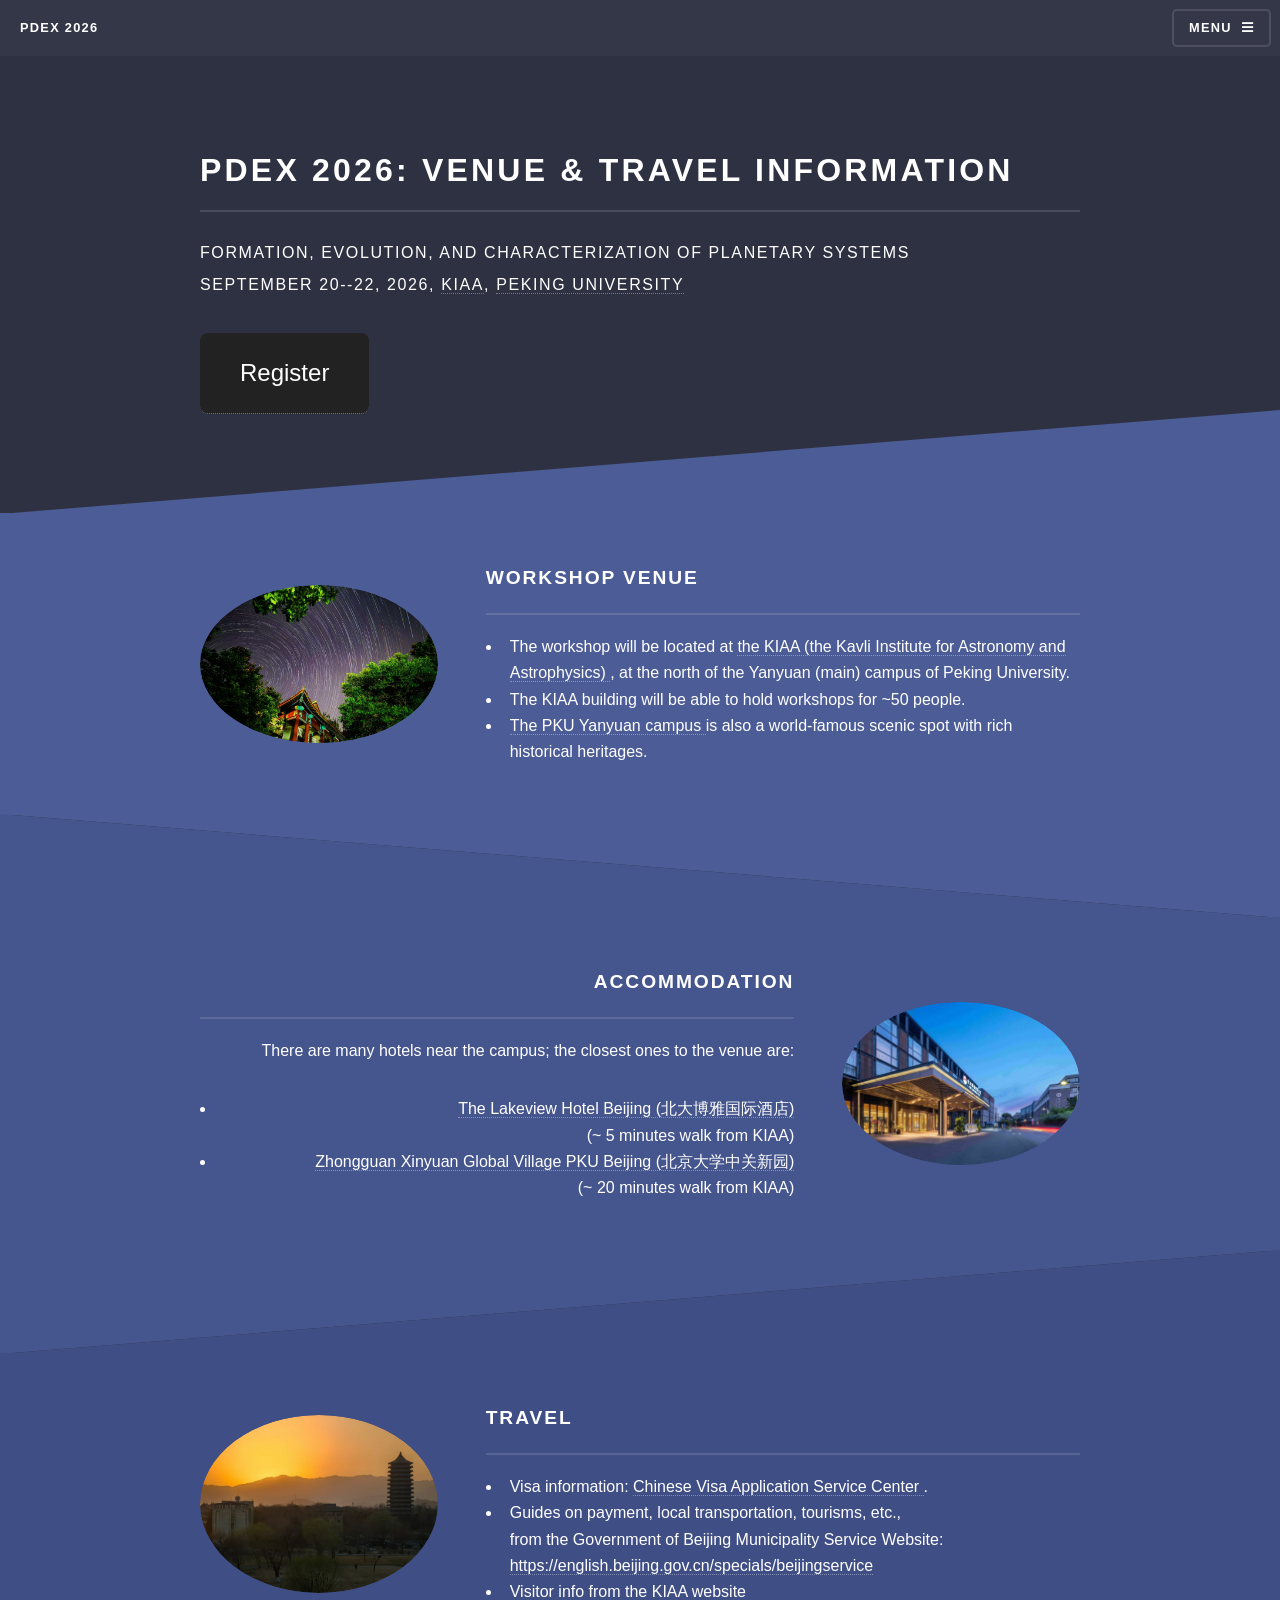
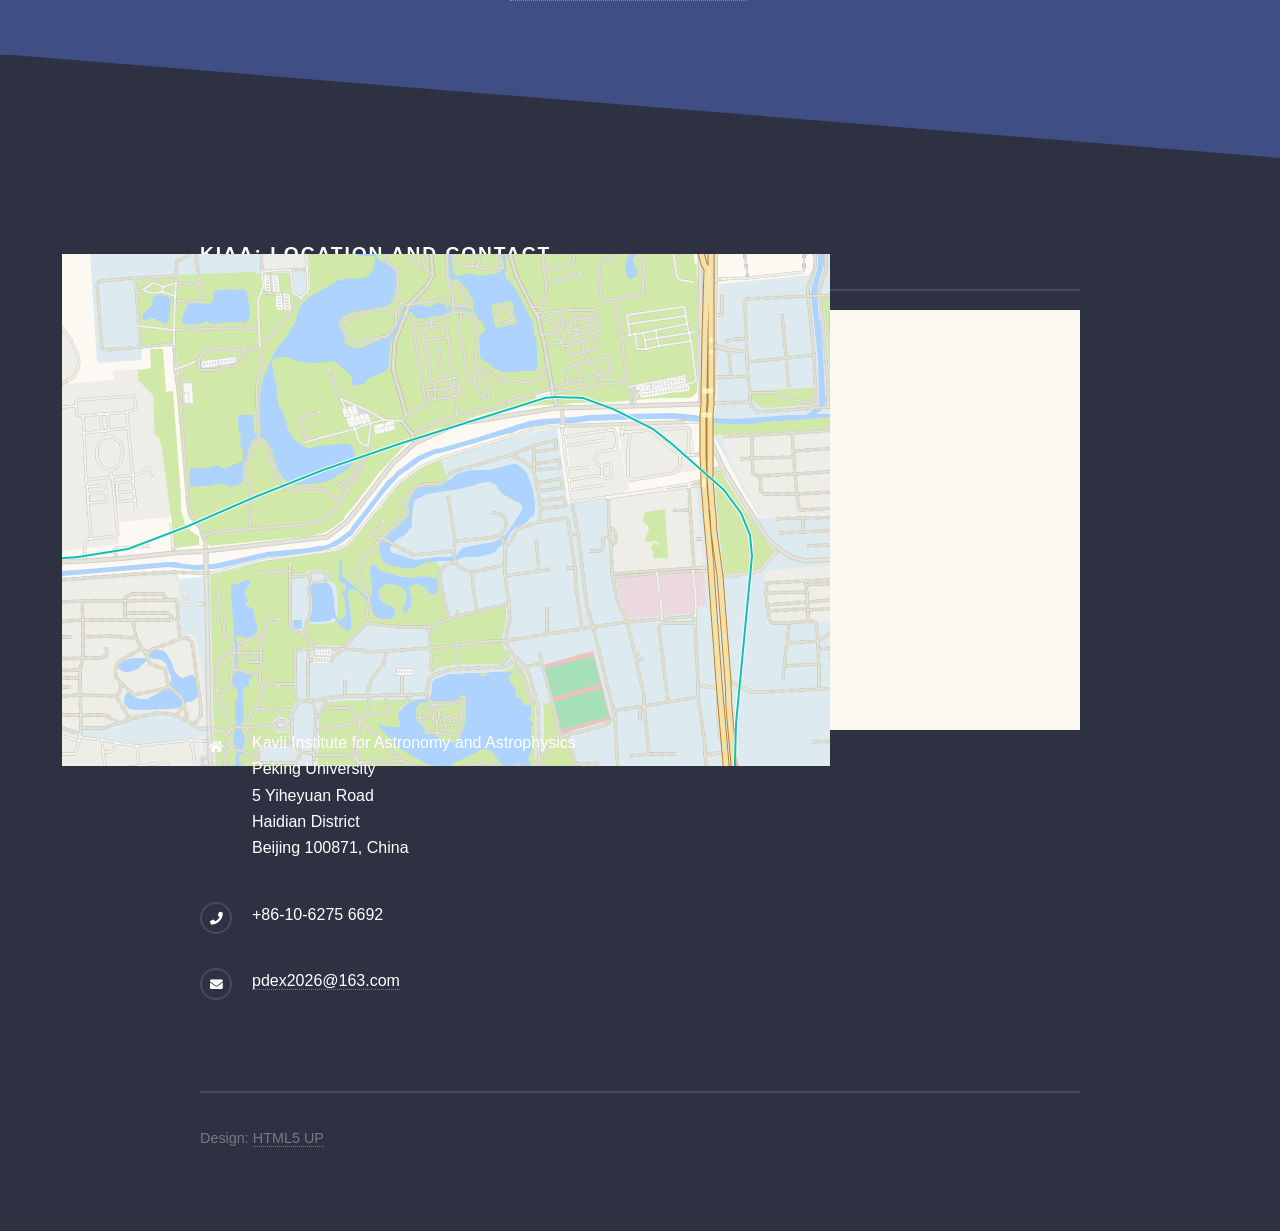
==== commit 63eccd4d: "Speaker list from CSV; HTML validation fixes" ====
--- a/accommodation.html
+++ b/accommodation.html
@@ -4,31 +4,40 @@
 	html5up.net | @ajlkn
 	Free for personal and commercial use under the CCA 3.0 license (html5up.net/license)
   -->
-<html>
+<html lang="en">
   <head>
-	<title>Venue & Travel Information</title>
+	<title>Venue &amp; Travel Information</title>
 	<meta charset="utf-8" />
 	<meta name="viewport" content="width=device-width, initial-scale=1, user-scalable=no" />
 	<link rel="stylesheet" href="assets/css/main.css" />
 	<noscript><link rel="stylesheet" href="assets/css/noscript.css" /></noscript>
+    <style>
+      .large-btn {
+        display: inline-block; /* Essential for padding and width */
+        padding: 20px 40px;    /* Increases size */
+        font-size: 24px;       /* Increases text size */
+        background-color: #222222;
+        color: white;
+        text-decoration: none; /* Removes underline */
+        border-radius: 8px;    /* Rounded corners */
+        text-align: center;
+        transition: background-color 0.3s;
+      }
+      .large-btn:hover {
+        background-color: #444444;
+      }
+    </style>
+  <style>
+          /* body { margin: 0; font: 1px/1.5 "Microsoft YaHei", "Helvetica Neue", "Sans-Serif"; min-height: 960px; min-width: 600px; } */
+          .my-map { margin: 0 auto; width: 400px; height: 420px; } .my-map .icon { background: url(//a.amap.com/lbs-dev-yuntu/static/web/image/tools/creater/marker.png) no-repeat; } .my-map .icon-cir { height: 31px; width: 28px; } .my-map .icon-cir-red { background-position: -11px -5px; } .my-map .icon-cir { height: 31px; width: 28px; } .my-map .icon-cir-red { background-position: -11px -5px; }
+          .amap-container{height: 100%;}
+          .myinfowindow{width: 240px;min-height: 50px;}
+          .myinfowindow h5{ height: 20px; line-height: 20px; overflow: hidden; font-size: 16px; font-weight: bold; width: 220px; text-overflow: ellipsis; word-break: break-all; white-space: nowrap; }
+          .myinfowindow div{ margin-top: 10px; min-height: 40px; line-height: 20px; font-size: 16px; color: #6f6f6f; }
+        </style>
+        <style>.amap-container{cursor:url(https://webapi.amap.com/theme/v1.3/openhand.cur),default;}.amap-drag{cursor:url(https://webapi.amap.com/theme/v1.3/closedhand.cur),default;}</style>
   </head>
-          <style>
-            .large-btn {
-                display: inline-block; /* Essential for padding and width */
-                padding: 20px 40px;    /* Increases size */
-                font-size: 24px;       /* Increases text size */
-                background-color: #222222;
-                color: white;
-                text-decoration: none; /* Removes underline */
-                border-radius: 8px;    /* Rounded corners */
-                text-align: center;
-                transition: background-color 0.3s;
-            }
-            .large-btn:hover {
-                background-color: #444444;
-            }
-          </style>
-  
+
   <body class="is-preload">
 
 	<!-- Page Wrapper -->
@@ -155,18 +164,10 @@
 		  <h2 class="major">KIAA: Location and Contact</h2>
 
 
-        <style>
-          /* body { margin: 0; font: 1px/1.5 "Microsoft YaHei", "Helvetica Neue", "Sans-Serif"; min-height: 960px; min-width: 600px; } */
-          .my-map { margin: 0 auto; width: 400px; height: 420px; } .my-map .icon { background: url(//a.amap.com/lbs-dev-yuntu/static/web/image/tools/creater/marker.png) no-repeat; } .my-map .icon-cir { height: 31px; width: 28px; } .my-map .icon-cir-red { background-position: -11px -5px; } .my-map .icon-cir { height: 31px; width: 28px; } .my-map .icon-cir-red { background-position: -11px -5px; }
-          .amap-container{height: 100%;}
-          .myinfowindow{width: 240px;min-height: 50px;}
-          .myinfowindow h5{ height: 20px; line-height: 20px; overflow: hidden; font-size: 16px; font-weight: bold; width: 220px; text-overflow: ellipsis; word-break: break-all; white-space: nowrap; }
-          .myinfowindow div{ margin-top: 10px; min-height: 40px; line-height: 20px; font-size: 16px; color: #6f6f6f; }
-        </style>
-        <style type="text/css">.amap-container{cursor:url(https://webapi.amap.com/theme/v1.3/openhand.cur),default;}.amap-drag{cursor:url(https://webapi.amap.com/theme/v1.3/closedhand.cur),default;}</style>
+        
             
 <div id="wrap" class="my-map">
-  <div id="mapContainer" style="position: relative; background: rgb(252, 249, 242); cursor: pointer;" class="amap-container"><object style="display: block; position: absolute; top: 0; left: 0; height: 100%; width: 100%; overflow: hidden; pointer-events: none; z-index: -1;" type="text/html" data="amap_files/%E6%97%A0%E6%A0%87%E9%A2%98.html"></object><div class="amap-maps"><div class="amap-drags" style=""><div class="amap-layers" style="transform: translateZ(0px);"><div class="amap-layer" style="position: absolute; z-index: 0; top: 160px; left: 300px;"><img src="amap_files/appmaptile_004.png" style="position: absolute; top: 40px; left: 74px; width: 256px; height: 256px; z-index: 16;"><img src="amap_files/appmaptile.png" style="position: absolute; top: -216px; left: 74px; width: 256px; height: 256px; z-index: 16;"><img src="amap_files/appmaptile_003.png" style="position: absolute; top: 40px; left: -182px; width: 256px; height: 256px; z-index: 16;"><img src="amap_files/appmaptile_005.png" style="position: absolute; top: -216px; left: -182px; width: 256px; height: 256px; z-index: 16;"><img src="amap_files/appmaptile_002.png" style="position: absolute; top: 40px; left: -438px; width: 256px; height: 256px; z-index: 16;"><img src="amap_files/appmaptile_006.png" style="position: absolute; top: -216px; left: -438px; width: 256px; height: 256px; z-index: 16;"></div><div class="amap-layer" style="position: absolute; z-index: 0; top: 160px; left: 300px;"></div><div class="amap-layer amap-roadnet" style="position: absolute; z-index: 2; top: 160px; left: 300px;"><img src="amap_files/appmaptile_010.png" style="position: absolute; top: 40px; left: 74px; width: 256px; height: 256px; z-index: 16;"><img src="amap_files/appmaptile_007.png" style="position: absolute; top: -216px; left: 74px; width: 256px; height: 256px; z-index: 16;"><img src="amap_files/appmaptile_011.png" style="position: absolute; top: 40px; left: -182px; width: 256px; height: 256px; z-index: 16;"><img src="amap_files/appmaptile_009.png" style="position: absolute; top: -216px; left: -182px; width: 256px; height: 256px; z-index: 16;"><img src="amap_files/appmaptile_012.png" style="position: absolute; top: 40px; left: -438px; width: 256px; height: 256px; z-index: 16;"><img src="amap_files/appmaptile_008.png" style="position: absolute; top: -216px; left: -438px; width: 256px; height: 256px; z-index: 16;"></div><div class="amap-markers" style="position: absolute; z-index: 120; top: 160px; left: 300px;"><div class="amap-marker" style="top: -31px; left: -9px; z-index: 3; transform: rotate(0deg); transform-origin: 9px 31px 0px; display: block;"><div class="amap-marker-content" style="opacity: 1;" title="未命名标注"><div class="icon icon-cir icon-cir-red"></div></div></div><div class="amap-marker" style="top: -31px; left: -9px; z-index: 3; transform: rotate(0deg); transform-origin: 9px 31px 0px; display: block;"><div class="amap-marker-content" style="opacity: 1;" title="KIAA PKU"><div class="icon icon-cir icon-cir-red"></div></div></div></div><canvas class="amap-layer" width="1200" height="640" style="position: absolute; z-index: 1; height: 320px; width: 600px; top: 0px; left: 0px;"></canvas><canvas class="amap-labels" draggable="false" style="position: absolute; z-index: 99; height: 320px; width: 600px; top: 0px; left: 0px;" width="1200" height="640"></canvas></div><div class="amap-overlays" style=""></div></div></div><div style="display: none;"></div><div class="amap-controls"><div class="amap-toolbar" style="left: 10px; top: 10px; visibility: visible;"><div class="amap-pancontrol" style="position: relative; display: block;"><div class="amap-pan-left"></div><div class="amap-pan-top"></div><div class="amap-pan-right"></div><div class="amap-pan-bottom"></div></div><div class="amap-locate" style="position: relative; left: 17px; display: none;"></div><div class="amap-zoomcontrol" style="position: relative; left: 14px;"><div class="amap-zoom-plus"></div><div class="amap-zoom-ruler" style="display: block;"><div class="amap-zoom-mask" style="height: 18px;"></div><div class="amap-zoom-cursor" style="top: 18px;"></div><div class="amap-zoom-labels"><div class="amap-zoom-label-street"></div><div class="amap-zoom-label-city"></div><div class="amap-zoom-label-province"></div><div class="amap-zoom-label-country"></div></div></div><div class="amap-zoom-minus"></div></div></div><div class="amap-scalecontrol" style="left: 2px; bottom: 20px; visibility: visible;"><div class="amap-scale-text" style="width: 117.299px;">200 米</div><div class="amap-scale-line"><div class="amap-scale-edgeleft"></div><div class="amap-scale-edgeright" style="left: 110.299px;"></div><div class="amap-scale-middle" style="width: 109.299px;"></div></div></div></div><a class="amap-logo"><img src="amap_files/logo@2x.png"></a><div class="amap-copyright" style="display: none;"><!--v1.3.28--> © 2026 AutoNavi <span class="amap-mcode">- GS(2019)6379号</span></div></div>
+  <div id="mapContainer" style="position: relative; background: rgb(252, 249, 242); cursor: pointer;" class="amap-container"><object style="display: block; position: absolute; top: 0; left: 0; height: 100%; width: 100%; overflow: hidden; pointer-events: none; z-index: -1;" type="text/html" data="amap_files/%E6%97%A0%E6%A0%87%E9%A2%98.html"></object><div class="amap-maps"><div class="amap-drags" style=""><div class="amap-layers" style="transform: translateZ(0px);"><div class="amap-layer" style="position: absolute; z-index: 0; top: 160px; left: 300px;"><img alt="" src="amap_files/appmaptile_004.png" style="position: absolute; top: 40px; left: 74px; width: 256px; height: 256px; z-index: 16;"><img alt="" src="amap_files/appmaptile.png" style="position: absolute; top: -216px; left: 74px; width: 256px; height: 256px; z-index: 16;"><img alt="" src="amap_files/appmaptile_003.png" style="position: absolute; top: 40px; left: -182px; width: 256px; height: 256px; z-index: 16;"><img alt="" src="amap_files/appmaptile_005.png" style="position: absolute; top: -216px; left: -182px; width: 256px; height: 256px; z-index: 16;"><img alt="" src="amap_files/appmaptile_002.png" style="position: absolute; top: 40px; left: -438px; width: 256px; height: 256px; z-index: 16;"><img alt="" src="amap_files/appmaptile_006.png" style="position: absolute; top: -216px; left: -438px; width: 256px; height: 256px; z-index: 16;"></div><div class="amap-layer" style="position: absolute; z-index: 0; top: 160px; left: 300px;"></div><div class="amap-layer amap-roadnet" style="position: absolute; z-index: 2; top: 160px; left: 300px;"><img alt="" src="amap_files/appmaptile_010.png" style="position: absolute; top: 40px; left: 74px; width: 256px; height: 256px; z-index: 16;"><img alt="" src="amap_files/appmaptile_007.png" style="position: absolute; top: -216px; left: 74px; width: 256px; height: 256px; z-index: 16;"><img alt="" src="amap_files/appmaptile_011.png" style="position: absolute; top: 40px; left: -182px; width: 256px; height: 256px; z-index: 16;"><img alt="" src="amap_files/appmaptile_009.png" style="position: absolute; top: -216px; left: -182px; width: 256px; height: 256px; z-index: 16;"><img alt="" src="amap_files/appmaptile_012.png" style="position: absolute; top: 40px; left: -438px; width: 256px; height: 256px; z-index: 16;"><img alt="" src="amap_files/appmaptile_008.png" style="position: absolute; top: -216px; left: -438px; width: 256px; height: 256px; z-index: 16;"></div><div class="amap-markers" style="position: absolute; z-index: 120; top: 160px; left: 300px;"><div class="amap-marker" style="top: -31px; left: -9px; z-index: 3; transform: rotate(0deg); transform-origin: 9px 31px 0px; display: block;"><div class="amap-marker-content" style="opacity: 1;" title="未命名标注"><div class="icon icon-cir icon-cir-red"></div></div></div><div class="amap-marker" style="top: -31px; left: -9px; z-index: 3; transform: rotate(0deg); transform-origin: 9px 31px 0px; display: block;"><div class="amap-marker-content" style="opacity: 1;" title="KIAA PKU"><div class="icon icon-cir icon-cir-red"></div></div></div></div><canvas class="amap-layer" width="1200" height="640" style="position: absolute; z-index: 1; height: 320px; width: 600px; top: 0px; left: 0px;"></canvas><canvas class="amap-labels" draggable="false" style="position: absolute; z-index: 99; height: 320px; width: 600px; top: 0px; left: 0px;" width="1200" height="640"></canvas></div><div class="amap-overlays" style=""></div></div></div><div style="display: none;"></div><div class="amap-controls"><div class="amap-toolbar" style="left: 10px; top: 10px; visibility: visible;"><div class="amap-pancontrol" style="position: relative; display: block;"><div class="amap-pan-left"></div><div class="amap-pan-top"></div><div class="amap-pan-right"></div><div class="amap-pan-bottom"></div></div><div class="amap-locate" style="position: relative; left: 17px; display: none;"></div><div class="amap-zoomcontrol" style="position: relative; left: 14px;"><div class="amap-zoom-plus"></div><div class="amap-zoom-ruler" style="display: block;"><div class="amap-zoom-mask" style="height: 18px;"></div><div class="amap-zoom-cursor" style="top: 18px;"></div><div class="amap-zoom-labels"><div class="amap-zoom-label-street"></div><div class="amap-zoom-label-city"></div><div class="amap-zoom-label-province"></div><div class="amap-zoom-label-country"></div></div></div><div class="amap-zoom-minus"></div></div></div><div class="amap-scalecontrol" style="left: 2px; bottom: 20px; visibility: visible;"><div class="amap-scale-text" style="width: 117.299px;">200 米</div><div class="amap-scale-line"><div class="amap-scale-edgeleft"></div><div class="amap-scale-edgeright" style="left: 110.299px;"></div><div class="amap-scale-middle" style="width: 109.299px;"></div></div></div></div><a class="amap-logo"><img alt="" src="amap_files/logo@2x.png"></a><div class="amap-copyright" style="display: none;"><!--v1.3.28--> © 2026 AutoNavi <span class="amap-mcode">- GS(2019)6379号</span></div></div>
 </div>
 <script src="amap_files/maps"></script>
 <script>
@@ -226,7 +227,6 @@
   </script>
         
 <ul class="contact">
-  <br>
   <li class="icon solid fa-home">
     Kavli Institute for Astronomy and Astrophysics <br>
     Peking University <br>
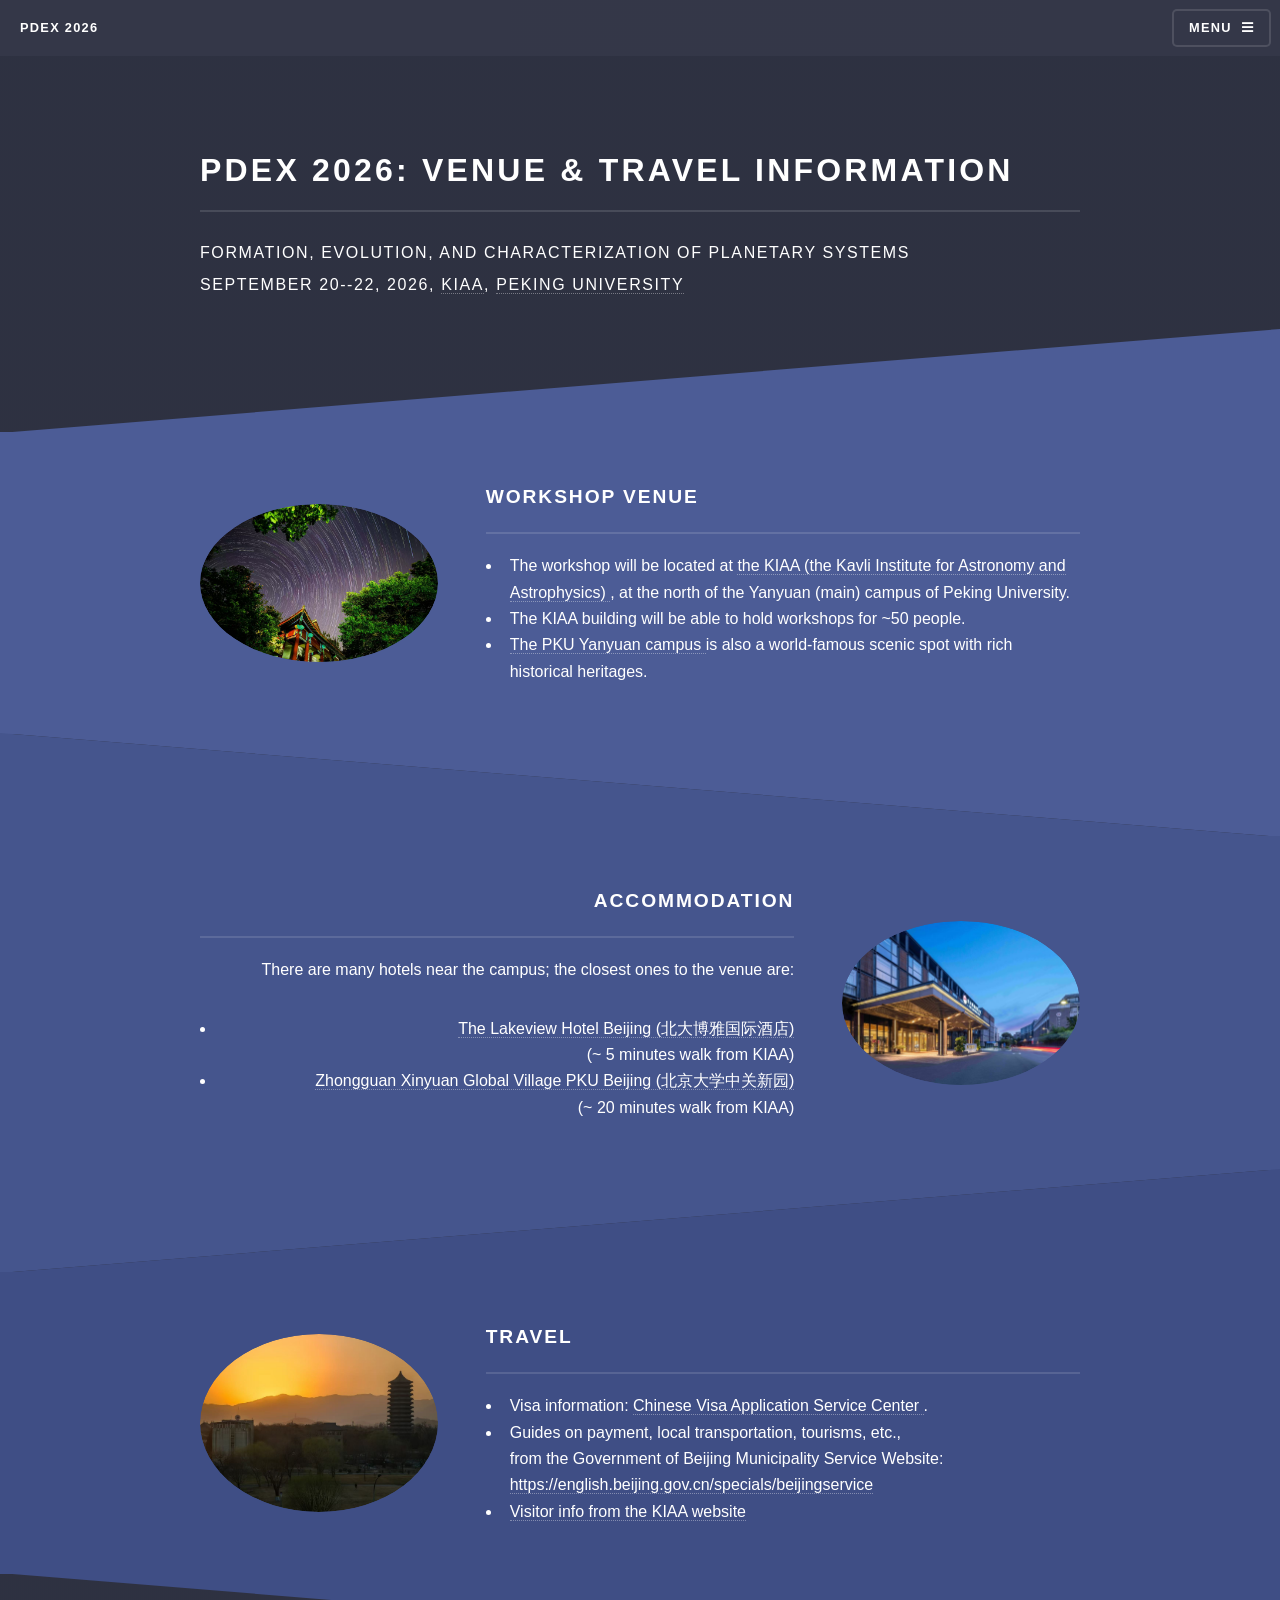
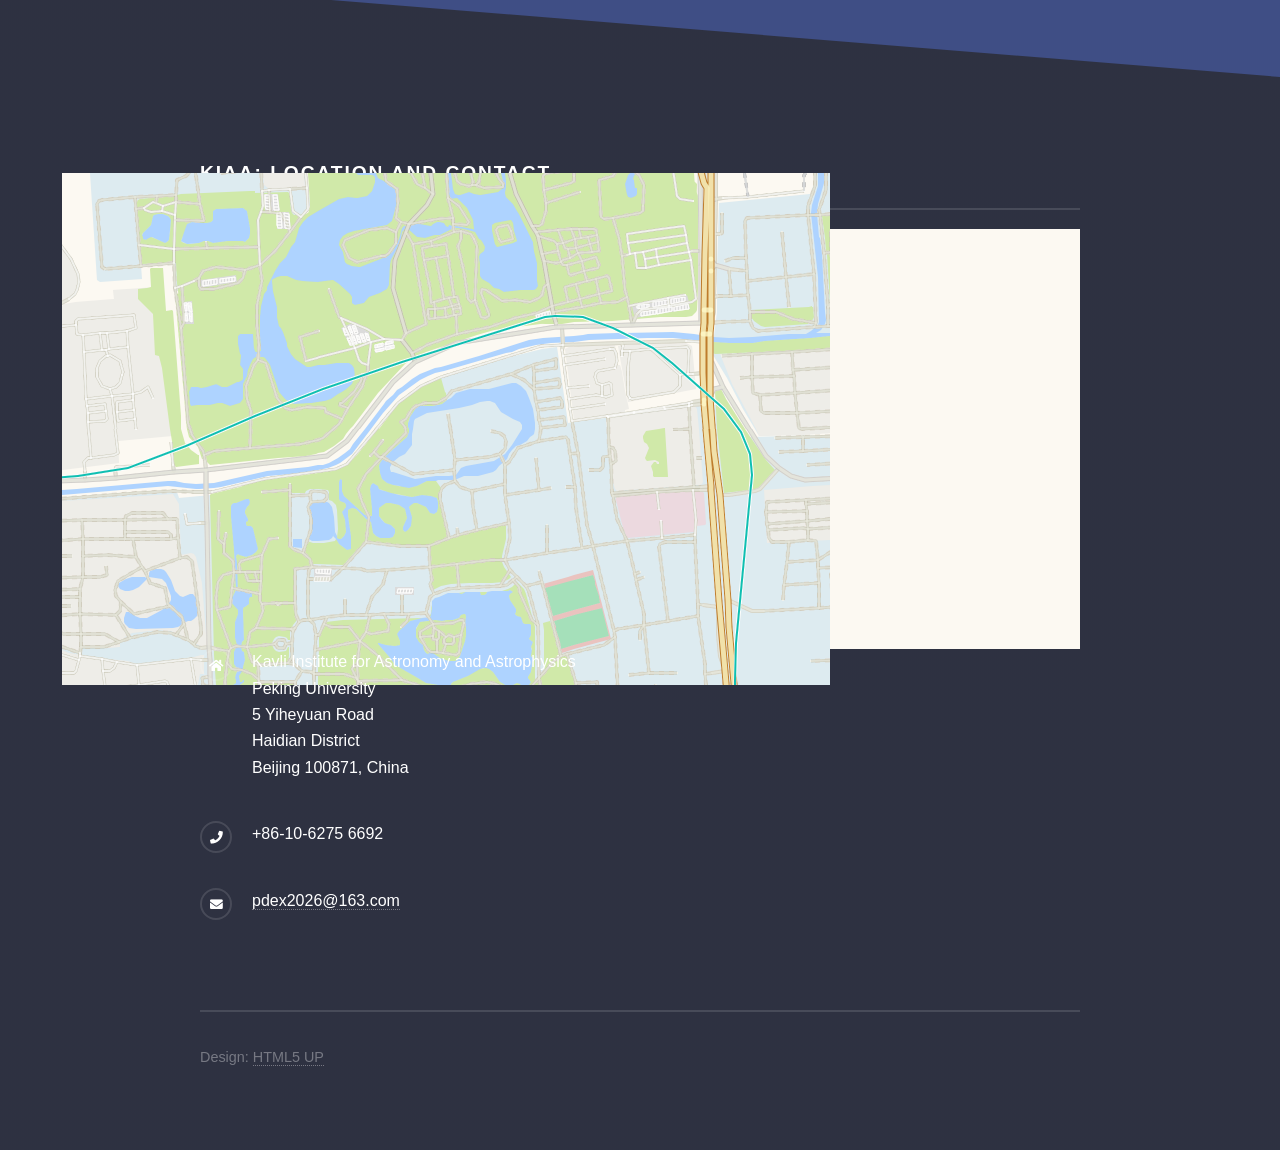
==== commit cbc76aae: "Remove Register buttons (registration closed 2026-09-14)" ====
--- a/accommodation.html
+++ b/accommodation.html
@@ -58,7 +58,6 @@
 		  <ul class="links">
 			<li><a href="index.html">Home</a></li>
 			<li><a href="accommodation.html">Venue & Travel</a></li>
-            <li><a href="https://www.wjx.top/vm/evf9Jf3.aspx">Register</a></li>
 		  </ul>
 		  <a href="#" class="close">Close</a>
 		</div>
@@ -73,8 +72,7 @@
             September 20--22, 2026, <a href="https://kiaa.pku.edu.cn/">KIAA</a>,
             <a href="https://english.pku.edu.cn"> Peking University</a>              
             </p>
-          <a href="https://www.wjx.top/vm/evf9Jf3.aspx" class="large-btn">Register</a>                      
-		  </div>
+	  </div>
 		</header>
 
 		<!-- One -->
